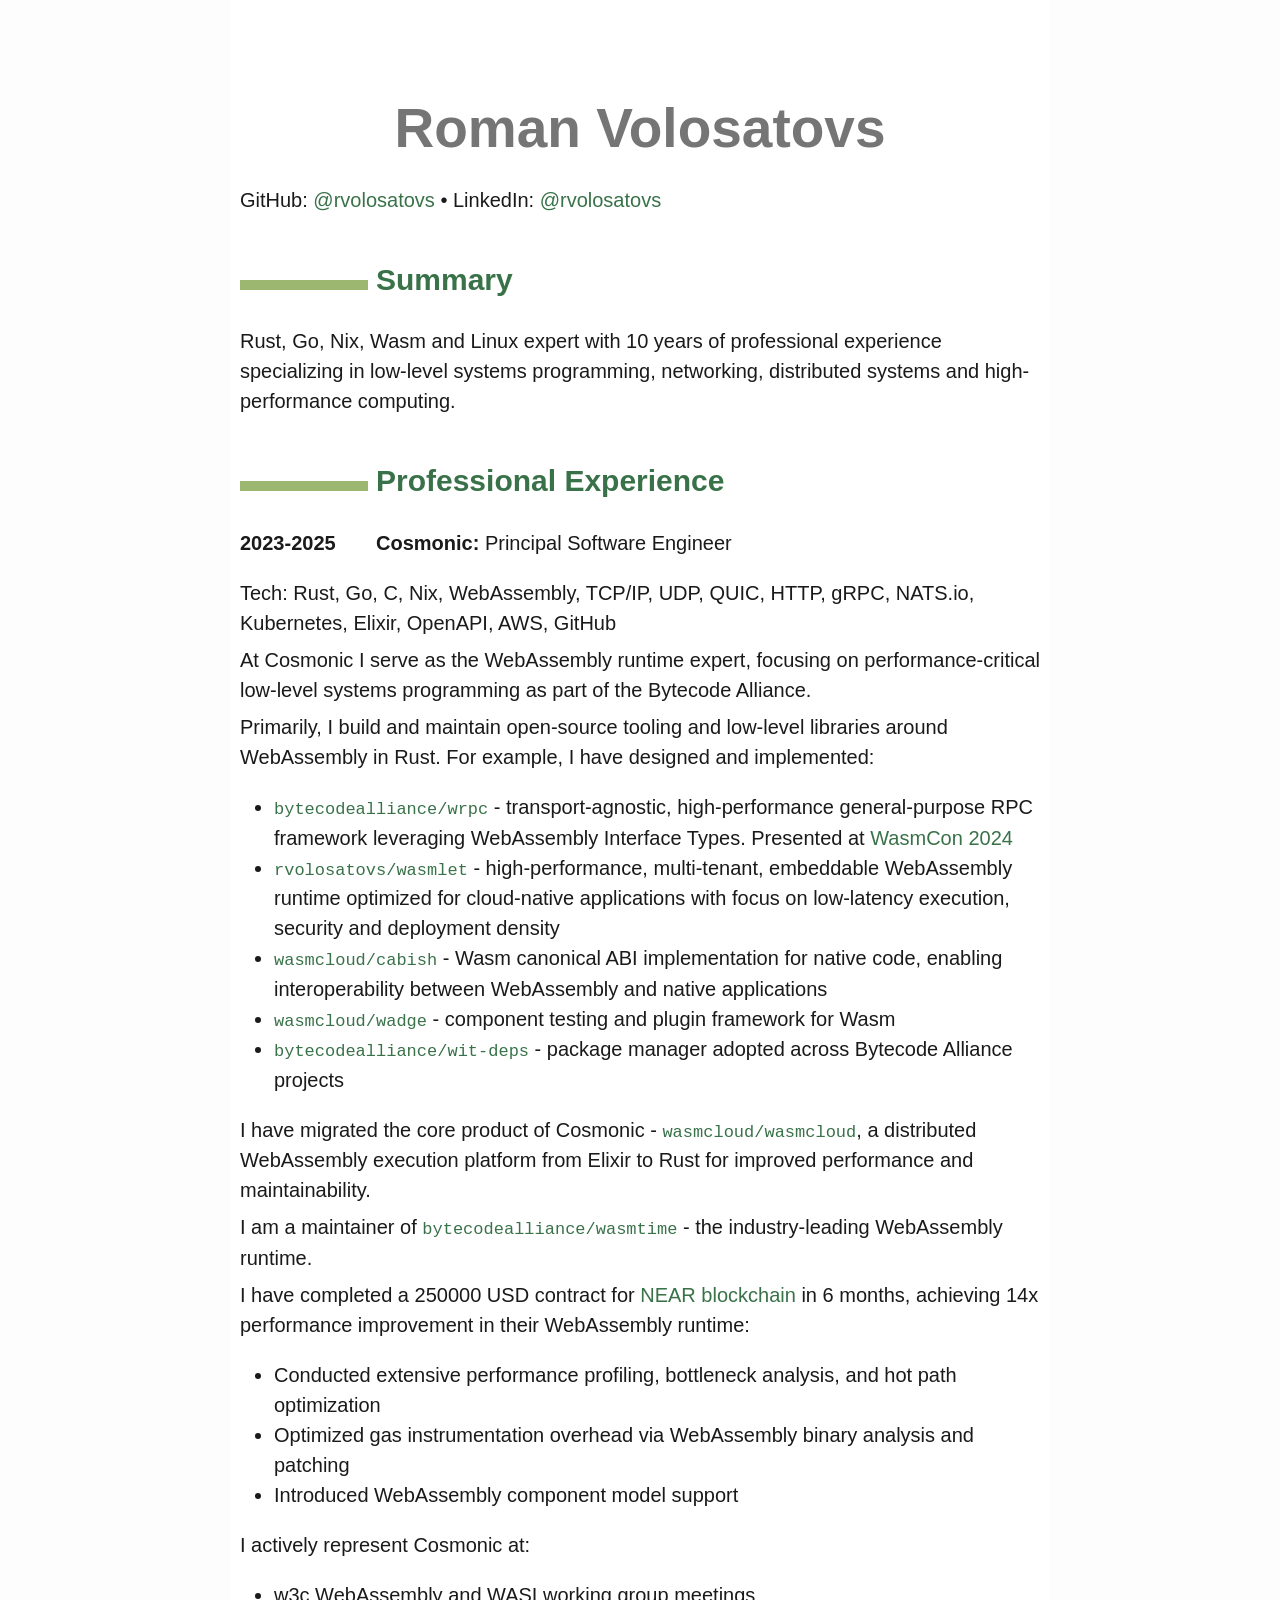
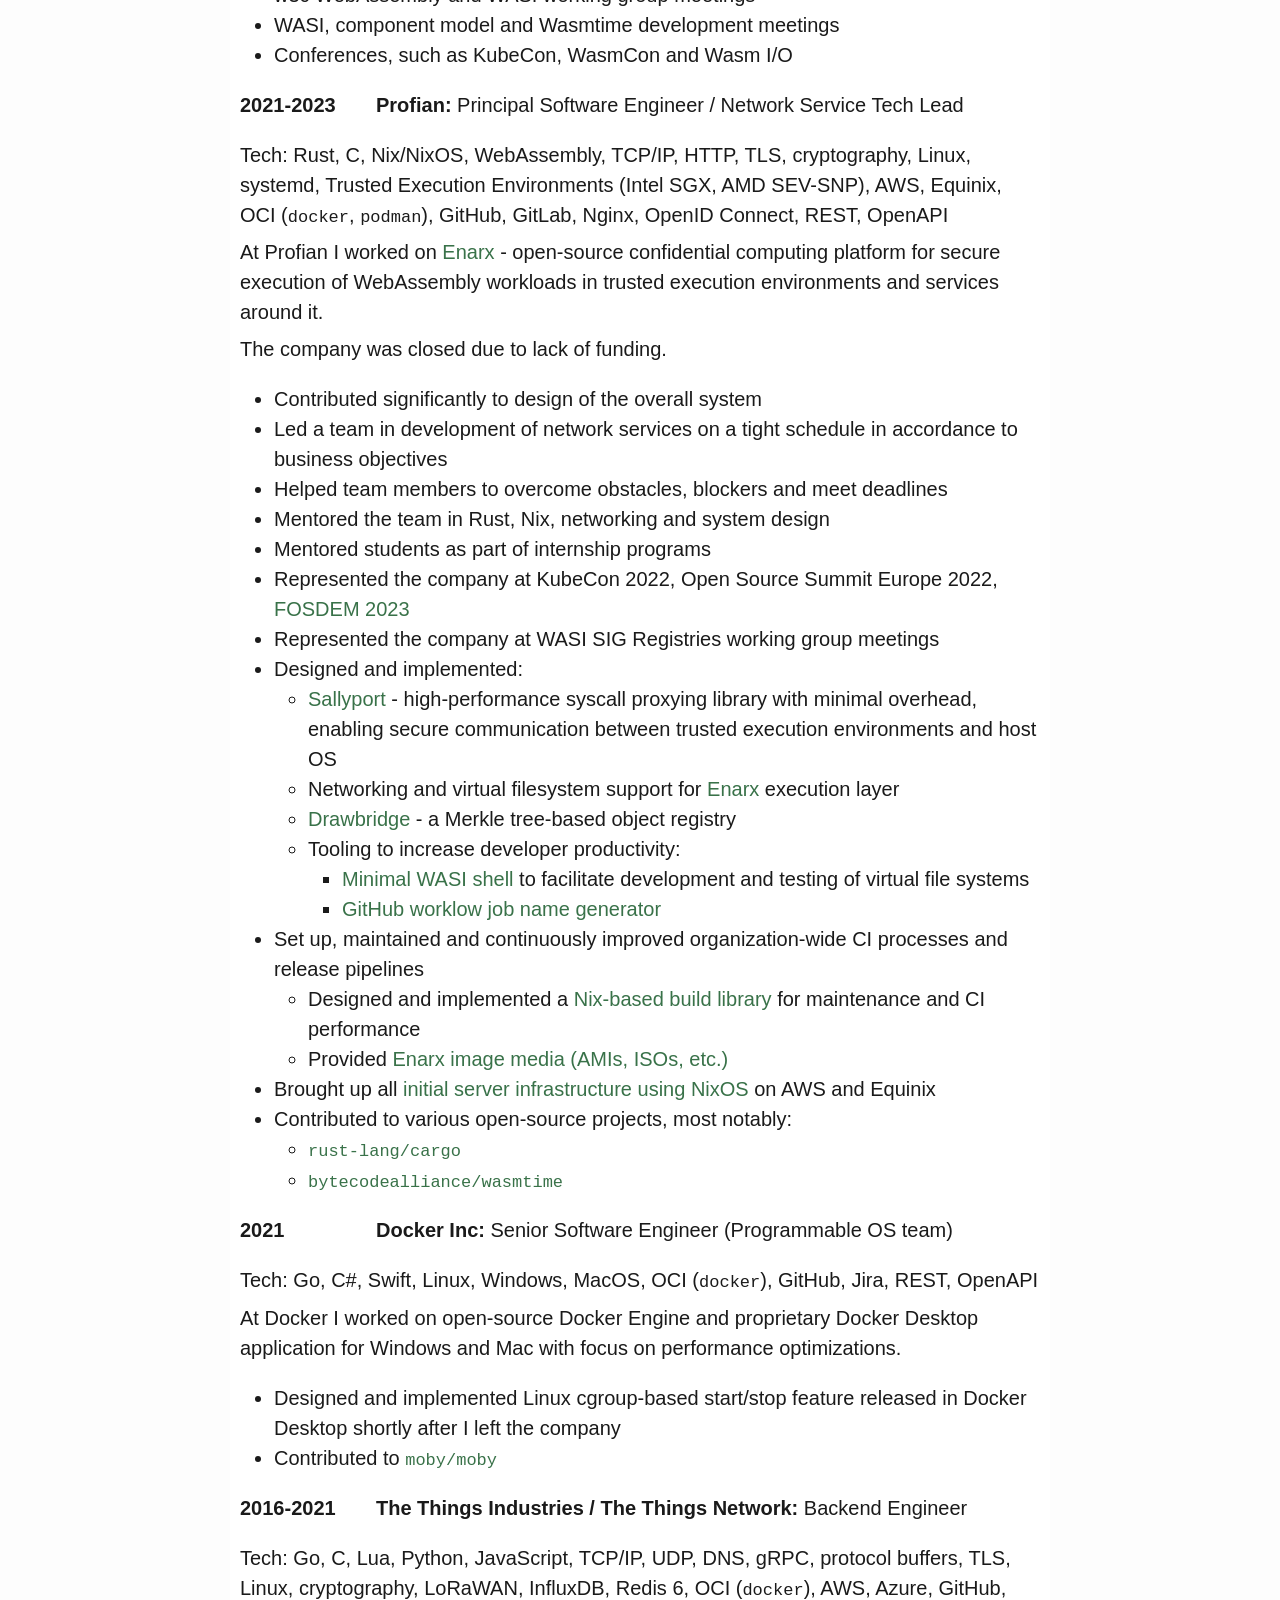
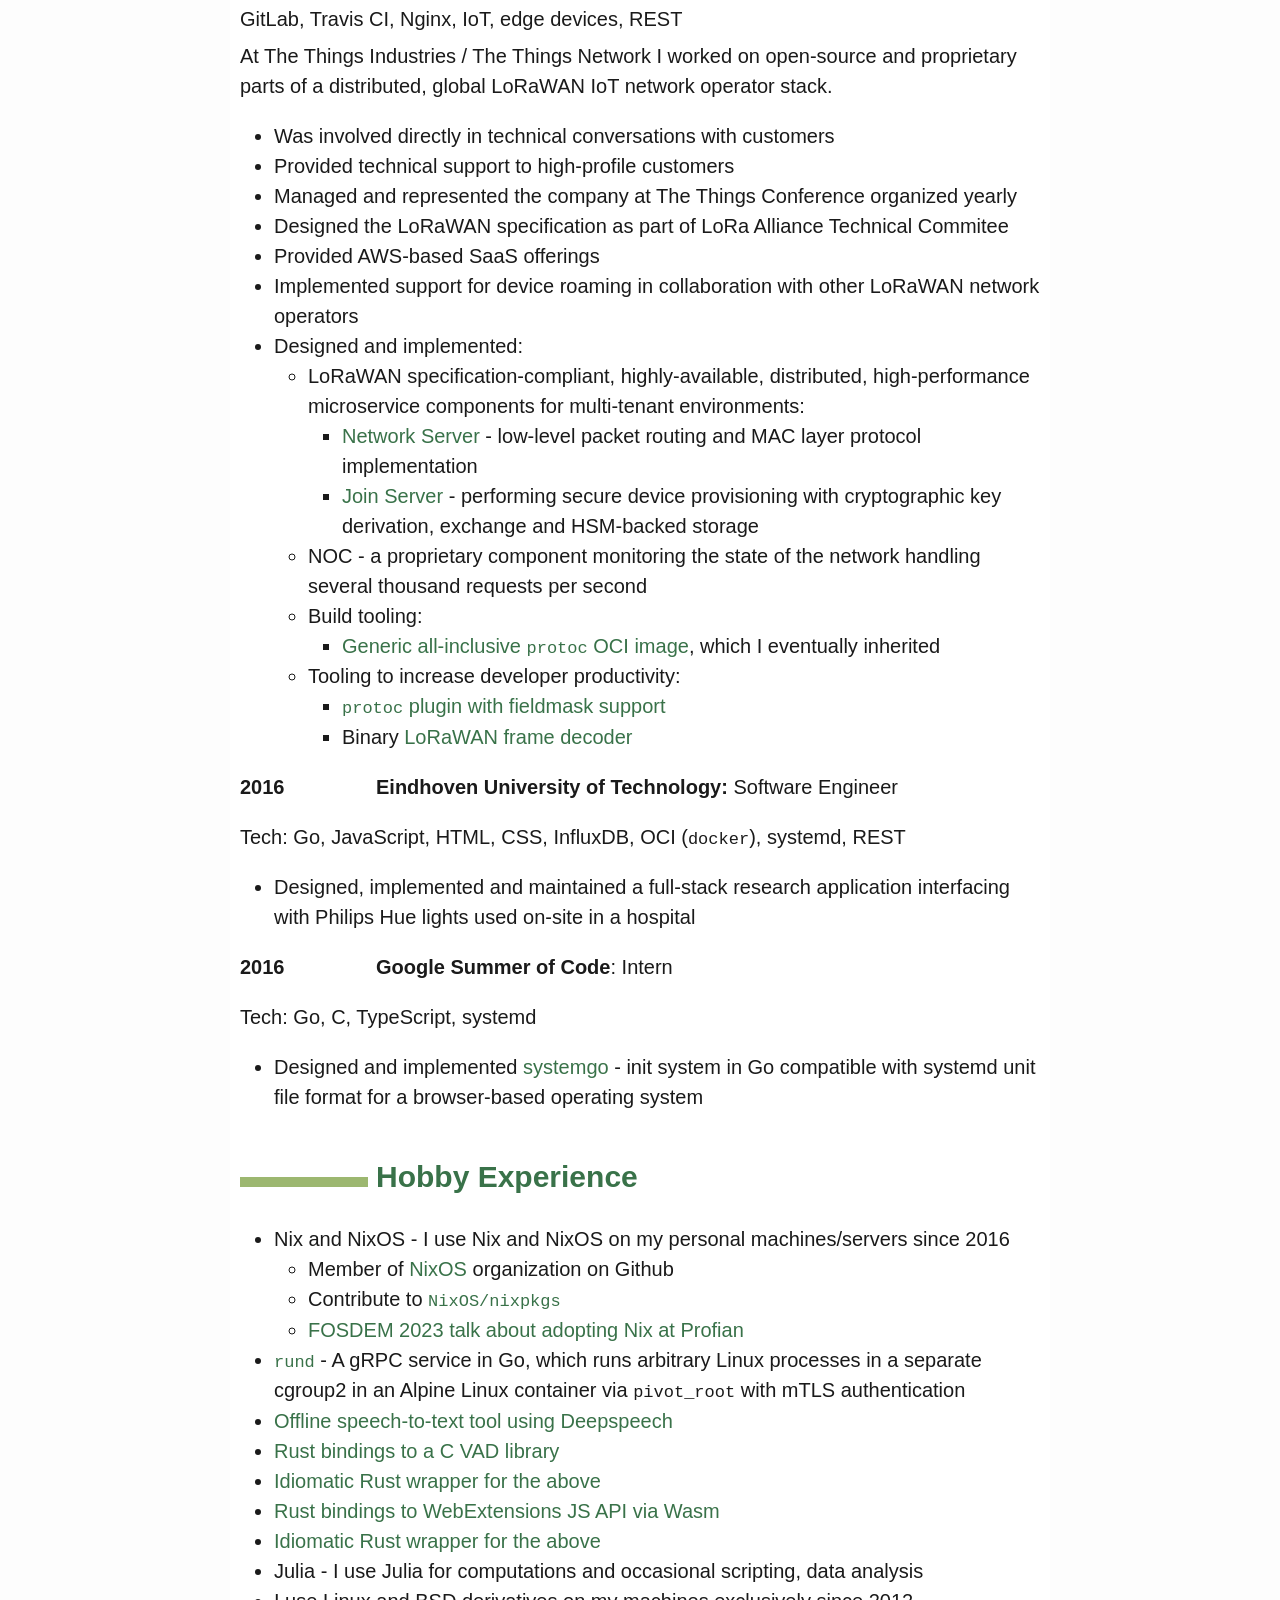
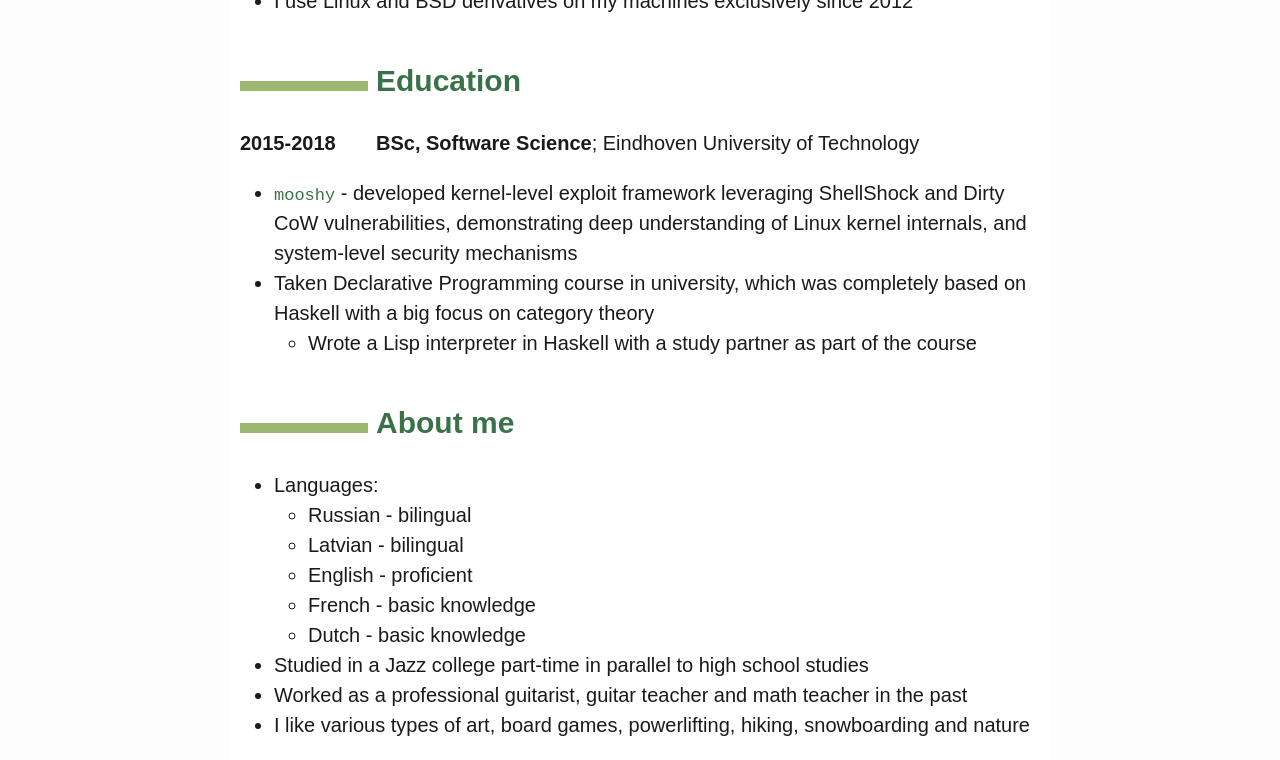
==== index.html @ bf2a4d64 "WASM -> Wasm Signed-off-by: Roman Volosatovs <rvolosatovs@riseup.net>" ====
<!DOCTYPE html>
<html xmlns="http://www.w3.org/1999/xhtml" lang="" xml:lang="">
<head>
  <meta charset="utf-8" />
  <meta name="generator" content="pandoc" />
  <meta name="viewport" content="width=device-width, initial-scale=1.0, user-scalable=yes" />
  <title>Roman Volosatovs</title>
  <style>
    html {
      line-height: 1.5;
      font-family: Georgia, serif;
      font-size: 20px;
      color: #1a1a1a;
      background-color: #fdfdfd;
    }
    body {
      margin: 0 auto;
      max-width: 36em;
      padding-left: 50px;
      padding-right: 50px;
      padding-top: 50px;
      padding-bottom: 50px;
      hyphens: auto;
      overflow-wrap: break-word;
      text-rendering: optimizeLegibility;
      font-kerning: normal;
    }
    @media (max-width: 600px) {
      body {
        font-size: 0.9em;
        padding: 1em;
      }
      h1 {
        font-size: 1.8em;
      }
    }
    @media print {
      body {
        background-color: transparent;
        color: black;
        font-size: 12pt;
      }
      p, h2, h3 {
        orphans: 3;
        widows: 3;
      }
      h2, h3, h4 {
        page-break-after: avoid;
      }
    }
    p {
      margin: 1em 0;
    }
    a {
      color: #1a1a1a;
    }
    a:visited {
      color: #1a1a1a;
    }
    img {
      max-width: 100%;
    }
    h1, h2, h3, h4, h5, h6 {
      margin-top: 1.4em;
    }
    h5, h6 {
      font-size: 1em;
      font-style: italic;
    }
    h6 {
      font-weight: normal;
    }
    ol, ul {
      padding-left: 1.7em;
      margin-top: 1em;
    }
    li > ol, li > ul {
      margin-top: 0;
    }
    blockquote {
      margin: 1em 0 1em 1.7em;
      padding-left: 1em;
      border-left: 2px solid #e6e6e6;
      color: #606060;
    }
    code {
      font-family: Menlo, Monaco, 'Lucida Console', Consolas, monospace;
      font-size: 85%;
      margin: 0;
    }
    pre {
      margin: 1em 0;
      overflow: auto;
    }
    pre code {
      padding: 0;
      overflow: visible;
      overflow-wrap: normal;
    }
    .sourceCode {
     background-color: transparent;
     overflow: visible;
    }
    hr {
      background-color: #1a1a1a;
      border: none;
      height: 1px;
      margin: 1em 0;
    }
    table {
      margin: 1em 0;
      border-collapse: collapse;
      width: 100%;
      overflow-x: auto;
      display: block;
      font-variant-numeric: lining-nums tabular-nums;
    }
    table caption {
      margin-bottom: 0.75em;
    }
    tbody {
      margin-top: 0.5em;
      border-top: 1px solid #1a1a1a;
      border-bottom: 1px solid #1a1a1a;
    }
    th {
      border-top: 1px solid #1a1a1a;
      padding: 0.25em 0.5em 0.25em 0.5em;
    }
    td {
      padding: 0.125em 0.5em 0.25em 0.5em;
    }
    header {
      margin-bottom: 4em;
      text-align: center;
    }
    #TOC li {
      list-style: none;
    }
    #TOC ul {
      padding-left: 1.3em;
    }
    #TOC > ul {
      padding-left: 0;
    }
    #TOC a:not(:hover) {
      text-decoration: none;
    }
    code{white-space: pre-wrap;}
    span.smallcaps{font-variant: small-caps;}
    span.underline{text-decoration: underline;}
    div.column{display: inline-block; vertical-align: top; width: 50%;}
    div.hanging-indent{margin-left: 1.5em; text-indent: -1.5em;}
    ul.task-list{list-style: none;}
    .display.math{display: block; text-align: center; margin: 0.5rem auto;}
  </style>
  <style type="text/css">
  /*
   * Copyright 2013 Christophe-Marie Duquesne <chmd@chmd.fr>
   *
   * CSS for making a resume with pandoc. Inspired by moderncv.
   *
   * This CSS document is delivered to you under the CC BY-SA 3.0 License.
   * https://creativecommons.org/licenses/by-sa/3.0/deed.en_US
   */

  /* Whole document */
  body {
      font-family: "Helvetica Neue", Helvetica, Arial, sans-serif;
      max-width: 800px;
      margin: auto;
      background: #FFFFFF;
      padding: 10px 10px 10px 10px;
  }

  /* Title of the resume */
  h1 {
      font-size: 55px;
      color: #757575;
      text-align:center;
      margin-bottom:15px;
  }
  /* h1:hover { */
  /*     background-color: #757575; */
  /*     color: #FFFFFF; */
  /*     text-shadow: 1px 1px 1px #333; */
  /* } */

  /* Titles of categories */
  h2 {
      /* This is called "sectioncolor" in the ConTeXt stylesheet. */
      color: #397249;
  }
  /* There is a bar just before each category */
  h2:before {
      content: "";
      display: inline-block;
      margin-right:1%;
      width: 16%;
      height: 10px;
      /* This is called "rulecolor" in the ConTeXt stylesheet. */
      background-color: #9CB770;
  }
  /* h2:hover { */
  /*     background-color: #397249; */
  /*     color: #FFFFFF; */
  /*     text-shadow: 1px 1px 1px #333; */
  /* } */

  /* Definitions */
  dt {
      float: left;
      clear: left;
      width: 17%;
      font-weight: bold;
  }
  dd {
      margin-left: 17%;
      margin-bottom:7px;
  }
  p {
      margin-top:0;
      margin-bottom:7px;
  }

  /* Blockquotes */
  blockquote {
      text-align: center
  }

  /* Links */
  a {
      text-decoration: none;
      color: #397249;
  }
  a:hover, a:active {
      background-color: #397249;
      color: #FFFFFF;
      text-decoration: none;
      text-shadow: 1px 1px 1px #333;
  }

  /* Horizontal separators */
  hr {
      color: #A6A6A6;
  }

  table {
      width: 100%;
  }
  </style>
  <!--[if lt IE 9]>
    <script src="//cdnjs.cloudflare.com/ajax/libs/html5shiv/3.7.3/html5shiv-printshiv.min.js"></script>
  <![endif]-->
</head>
<body>
<h1 id="roman-volosatovs">Roman Volosatovs</h1>
<p>GitHub: <a href="https://github.com/rvolosatovs/"
target="_blank"><span class="citation"
data-cites="rvolosatovs">@rvolosatovs</span></a> • LinkedIn: <a
href="https://www.linkedin.com/in/rvolosatovs/" target="_blank"><span
class="citation" data-cites="rvolosatovs">@rvolosatovs</span></a></p>
<h2 id="summary">Summary</h2>
<p>Rust, Go, Nix, Wasm and Linux expert with 10 years of professional
experience specializing in low-level systems programming, networking,
distributed systems and high-performance computing.</p>
<h2 id="professional-experience">Professional Experience</h2>
<dl>
<dt>2023-2025</dt>
<dd>
<strong>Cosmonic:</strong> Principal Software Engineer
</dd>
</dl>
<p>Tech: Rust, Go, C, Nix, WebAssembly, TCP/IP, UDP, QUIC, HTTP, gRPC,
NATS.io, Kubernetes, Elixir, OpenAPI, AWS, GitHub</p>
<p>At Cosmonic I serve as the WebAssembly runtime expert, focusing on
performance-critical low-level systems programming as part of the
Bytecode Alliance.</p>
<p>Primarily, I build and maintain open-source tooling and low-level
libraries around WebAssembly in Rust. For example, I have designed and
implemented:</p>
<ul>
<li><a href="https://github.com/bytecodealliance/wrpc"
target="_blank"><code>bytecodealliance/wrpc</code></a> -
transport-agnostic, high-performance general-purpose RPC framework
leveraging WebAssembly Interface Types. Presented at <a
href="https://www.youtube.com/watch?v=EYqZYXjCvkY"
target="_blank">WasmCon 2024</a></li>
<li><a href="https://github.com/rvolosatovs/wasmlet"
target="_blank"><code>rvolosatovs/wasmlet</code></a> - high-performance,
multi-tenant, embeddable WebAssembly runtime optimized for cloud-native
applications with focus on low-latency execution, security and
deployment density</li>
<li><a href="https://github.com/wasmcloud/cabish"
target="_blank"><code>wasmcloud/cabish</code></a> - Wasm canonical ABI
implementation for native code, enabling interoperability between
WebAssembly and native applications</li>
<li><a href="https://github.com/wasmcloud/wadge"
target="_blank"><code>wasmcloud/wadge</code></a> - component testing and
plugin framework for Wasm</li>
<li><a href="https://github.com/bytecodealliance/wit-deps"
target="_blank"><code>bytecodealliance/wit-deps</code></a> - package
manager adopted across Bytecode Alliance projects</li>
</ul>
<p>I have migrated the core product of Cosmonic - <a
href="https://github.com/wasmcloud/wasmcloud"
target="_blank"><code>wasmcloud/wasmcloud</code></a>, a distributed
WebAssembly execution platform from Elixir to Rust for improved
performance and maintainability.</p>
<p>I am a maintainer of <a
href="https://github.com/bytecodealliance/wasmtime/pulls?q=author%3Arvolosatovs"
target="_blank"><code>bytecodealliance/wasmtime</code></a> - the
industry-leading WebAssembly runtime.</p>
<p>I have completed a 250000 USD contract for <a
href="https://github.com/near/nearcore/pulls?q=author%3Arvolosatovs+"
target="_blank">NEAR blockchain</a> in 6 months, achieving 14x
performance improvement in their WebAssembly runtime:</p>
<ul>
<li>Conducted extensive performance profiling, bottleneck analysis, and
hot path optimization</li>
<li>Optimized gas instrumentation overhead via WebAssembly binary
analysis and patching</li>
<li>Introduced WebAssembly component model support</li>
</ul>
<p>I actively represent Cosmonic at:</p>
<ul>
<li>w3c WebAssembly and WASI working group meetings</li>
<li>WASI, component model and Wasmtime development meetings</li>
<li>Conferences, such as KubeCon, WasmCon and Wasm I/O</li>
</ul>
<dl>
<dt>2021-2023</dt>
<dd>
<strong>Profian:</strong> Principal Software Engineer / Network Service
Tech Lead
</dd>
</dl>
<p>Tech: Rust, C, Nix/NixOS, WebAssembly, TCP/IP, HTTP, TLS,
cryptography, Linux, systemd, Trusted Execution Environments (Intel SGX,
AMD SEV-SNP), AWS, Equinix, OCI (<code>docker</code>,
<code>podman</code>), GitHub, GitLab, Nginx, OpenID Connect, REST,
OpenAPI</p>
<p>At Profian I worked on <a href="https://github.com/enarx/enarx"
target="_blank">Enarx</a> - open-source confidential computing platform
for secure execution of WebAssembly workloads in trusted execution
environments and services around it.</p>
<p>The company was closed due to lack of funding.</p>
<ul>
<li>Contributed significantly to design of the overall system</li>
<li>Led a team in development of network services on a tight schedule in
accordance to business objectives</li>
<li>Helped team members to overcome obstacles, blockers and meet
deadlines</li>
<li>Mentored the team in Rust, Nix, networking and system design</li>
<li>Mentored students as part of internship programs</li>
<li>Represented the company at KubeCon 2022, Open Source Summit Europe
2022, <a href="https://fosdem.org/2023/schedule/event/cc_online_enarx/"
target="_blank">FOSDEM 2023</a></li>
<li>Represented the company at WASI SIG Registries working group
meetings</li>
<li>Designed and implemented:
<ul>
<li><a href="https://github.com/enarx-archive/sallyport"
target="_blank">Sallyport</a> - high-performance syscall proxying
library with minimal overhead, enabling secure communication between
trusted execution environments and host OS</li>
<li>Networking and virtual filesystem support for <a
href="https://github.com/enarx/enarx" target="_blank">Enarx</a>
execution layer</li>
<li><a href="https://github.com/profianinc/drawbridge"
target="_blank">Drawbridge</a> - a Merkle tree-based object
registry</li>
<li>Tooling to increase developer productivity:
<ul>
<li><a href="https://github.com/rvolosatovs/wasi-shell"
target="_blank">Minimal WASI shell</a> to facilitate development and
testing of virtual file systems</li>
<li><a href="https://github.com/rvolosatovs/workflow-jobs"
target="_blank">GitHub worklow job name generator</a></li>
</ul></li>
</ul></li>
<li>Set up, maintained and continuously improved organization-wide CI
processes and release pipelines
<ul>
<li>Designed and implemented a <a
href="https://github.com/rvolosatovs/nixify" target="_blank">Nix-based
build library</a> for maintenance and CI performance</li>
<li>Provided <a href="https://github.com/profianinc/images"
target="_blank">Enarx image media (AMIs, ISOs, etc.)</a></li>
</ul></li>
<li>Brought up all <a
href="https://github.com/profianinc/infrastructure/tree/1dc261fa0272b5ecef6e5cdc387216c2b527bf4e"
target="_blank">initial server infrastructure using NixOS</a> on AWS and
Equinix</li>
<li>Contributed to various open-source projects, most notably:
<ul>
<li><a href="https://github.com/rust-lang/cargo/pull/11478"
target="_blank"><code>rust-lang/cargo</code></a></li>
<li><a
href="https://github.com/bytecodealliance/wasmtime/pulls?q=author%3Arvolosatovs"
target="_blank"><code>bytecodealliance/wasmtime</code></a></li>
</ul></li>
</ul>
<dl>
<dt>2021</dt>
<dd>
<strong>Docker Inc:</strong> Senior Software Engineer (Programmable OS
team)
</dd>
</dl>
<p>Tech: Go, C#, Swift, Linux, Windows, MacOS, OCI
(<code>docker</code>), GitHub, Jira, REST, OpenAPI</p>
<p>At Docker I worked on open-source Docker Engine and proprietary
Docker Desktop application for Windows and Mac with focus on performance
optimizations.</p>
<ul>
<li>Designed and implemented Linux cgroup-based start/stop feature
released in Docker Desktop shortly after I left the company</li>
<li>Contributed to <a
href="https://github.com/moby/moby/pulls?q=is%3Apr+author%3Arvolosatovs"
target="_blank"><code>moby/moby</code></a></li>
</ul>
<dl>
<dt>2016-2021</dt>
<dd>
<strong>The Things Industries / The Things Network:</strong> Backend
Engineer
</dd>
</dl>
<p>Tech: Go, C, Lua, Python, JavaScript, TCP/IP, UDP, DNS, gRPC,
protocol buffers, TLS, Linux, cryptography, LoRaWAN, InfluxDB, Redis 6,
OCI (<code>docker</code>), AWS, Azure, GitHub, GitLab, Travis CI, Nginx,
IoT, edge devices, REST</p>
<p>At The Things Industries / The Things Network I worked on open-source
and proprietary parts of a distributed, global LoRaWAN IoT network
operator stack.</p>
<ul>
<li>Was involved directly in technical conversations with customers</li>
<li>Provided technical support to high-profile customers</li>
<li>Managed and represented the company at The Things Conference
organized yearly</li>
<li>Designed the LoRaWAN specification as part of LoRa Alliance
Technical Commitee</li>
<li>Provided AWS-based SaaS offerings</li>
<li>Implemented support for device roaming in collaboration with other
LoRaWAN network operators</li>
<li>Designed and implemented:
<ul>
<li>LoRaWAN specification-compliant, highly-available, distributed,
high-performance microservice components for multi-tenant environments:
<ul>
<li><a
href="https://github.com/rvolosatovs/lorawan-stack/tree/v3.12/pkg/networkserver"
target="_blank">Network Server</a> - low-level packet routing and MAC
layer protocol implementation</li>
<li><a
href="https://github.com/rvolosatovs/lorawan-stack/tree/v3.12/pkg/joinserver"
target="_blank">Join Server</a> - performing secure device provisioning
with cryptographic key derivation, exchange and HSM-backed storage</li>
</ul></li>
<li>NOC - a proprietary component monitoring the state of the network
handling several thousand requests per second</li>
<li>Build tooling:
<ul>
<li><a href="https://github.com/rvolosatovs/docker-protobuf"
target="_blank">Generic all-inclusive <code>protoc</code> OCI image</a>,
which I eventually inherited</li>
</ul></li>
<li>Tooling to increase developer productivity:
<ul>
<li><a
href="https://github.com/TheThingsIndustries/protoc-gen-fieldmask"
target="_blank"><code>protoc</code> plugin with fieldmask
support</a></li>
<li>Binary <a href="https://github.com/rvolosatovs/lorawan-codec"
target="_blank">LoRaWAN frame decoder</a></li>
</ul></li>
</ul></li>
</ul>
<dl>
<dt>2016</dt>
<dd>
<strong>Eindhoven University of Technology:</strong> Software Engineer
</dd>
</dl>
<p>Tech: Go, JavaScript, HTML, CSS, InfluxDB, OCI (<code>docker</code>),
systemd, REST</p>
<ul>
<li>Designed, implemented and maintained a full-stack research
application interfacing with Philips Hue lights used on-site in a
hospital</li>
</ul>
<dl>
<dt>2016</dt>
<dd>
<strong>Google Summer of Code</strong>: Intern
</dd>
</dl>
<p>Tech: Go, C, TypeScript, systemd</p>
<ul>
<li>Designed and implemented <a
href="https://github.com/plasma-umass/systemgo"
target="_blank">systemgo</a> - init system in Go compatible with systemd
unit file format for a browser-based operating system</li>
</ul>
<h2 id="hobby-experience">Hobby Experience</h2>
<ul>
<li>Nix and NixOS - I use Nix and NixOS on my personal machines/servers
since 2016
<ul>
<li>Member of <a href="https://github.com/NixOS"
target="_blank">NixOS</a> organization on Github</li>
<li>Contribute to <a
href="https://github.com/NixOS/nixpkgs/pulls?q=author%3Arvolosatovs"
target="_blank"><code>NixOS/nixpkgs</code></a></li>
<li><a
href="https://fosdem.org/2023/schedule/event/nix_and_nixos_a_success_story/"
target="_blank">FOSDEM 2023 talk about adopting Nix at Profian</a></li>
</ul></li>
<li><a href="https://github.com/rvolosatovs/rund"
target="_blank"><code>rund</code></a> - A gRPC service in Go, which runs
arbitrary Linux processes in a separate cgroup2 in an Alpine Linux
container via <code>pivot_root</code> with mTLS authentication</li>
<li><a href="https://github.com/rvolosatovs/speech2text"
target="_blank">Offline speech-to-text tool using Deepspeech</a></li>
<li><a href="https://github.com/rvolosatovs/libfvad-sys"
target="_blank">Rust bindings to a C VAD library</a></li>
<li><a href="https://github.com/rvolosatovs/fvad"
target="_blank">Idiomatic Rust wrapper for the above</a></li>
<li><a href="https://github.com/web-extensions-rs/web-extensions-sys"
target="_blank">Rust bindings to WebExtensions JS API via Wasm</a></li>
<li><a href="https://github.com/web-extensions-rs/web-extensions"
target="_blank">Idiomatic Rust wrapper for the above</a></li>
<li>Julia - I use Julia for computations and occasional scripting, data
analysis</li>
<li>I use Linux and BSD derivatives on my machines exclusively since
2012</li>
</ul>
<h2 id="education">Education</h2>
<dl>
<dt>2015-2018</dt>
<dd>
<strong>BSc, Software Science</strong>; Eindhoven University of
Technology
</dd>
</dl>
<ul>
<li><a href="https://github.com/rvolosatovs/mooshy"
target="_blank"><code>mooshy</code></a> - developed kernel-level exploit
framework leveraging ShellShock and Dirty CoW vulnerabilities,
demonstrating deep understanding of Linux kernel internals, and
system-level security mechanisms</li>
<li>Taken Declarative Programming course in university, which was
completely based on Haskell with a big focus on category theory
<ul>
<li>Wrote a Lisp interpreter in Haskell with a study partner as part of
the course</li>
</ul></li>
</ul>
<h2 id="about-me">About me</h2>
<ul>
<li>Languages:
<ul>
<li>Russian - bilingual</li>
<li>Latvian - bilingual</li>
<li>English - proficient</li>
<li>French - basic knowledge</li>
<li>Dutch - basic knowledge</li>
</ul></li>
<li>Studied in a Jazz college part-time in parallel to high school
studies</li>
<li>Worked as a professional guitarist, guitar teacher and math teacher
in the past</li>
<li>I like various types of art, board games, powerlifting, hiking,
snowboarding and nature</li>
</ul>
</body>
</html>
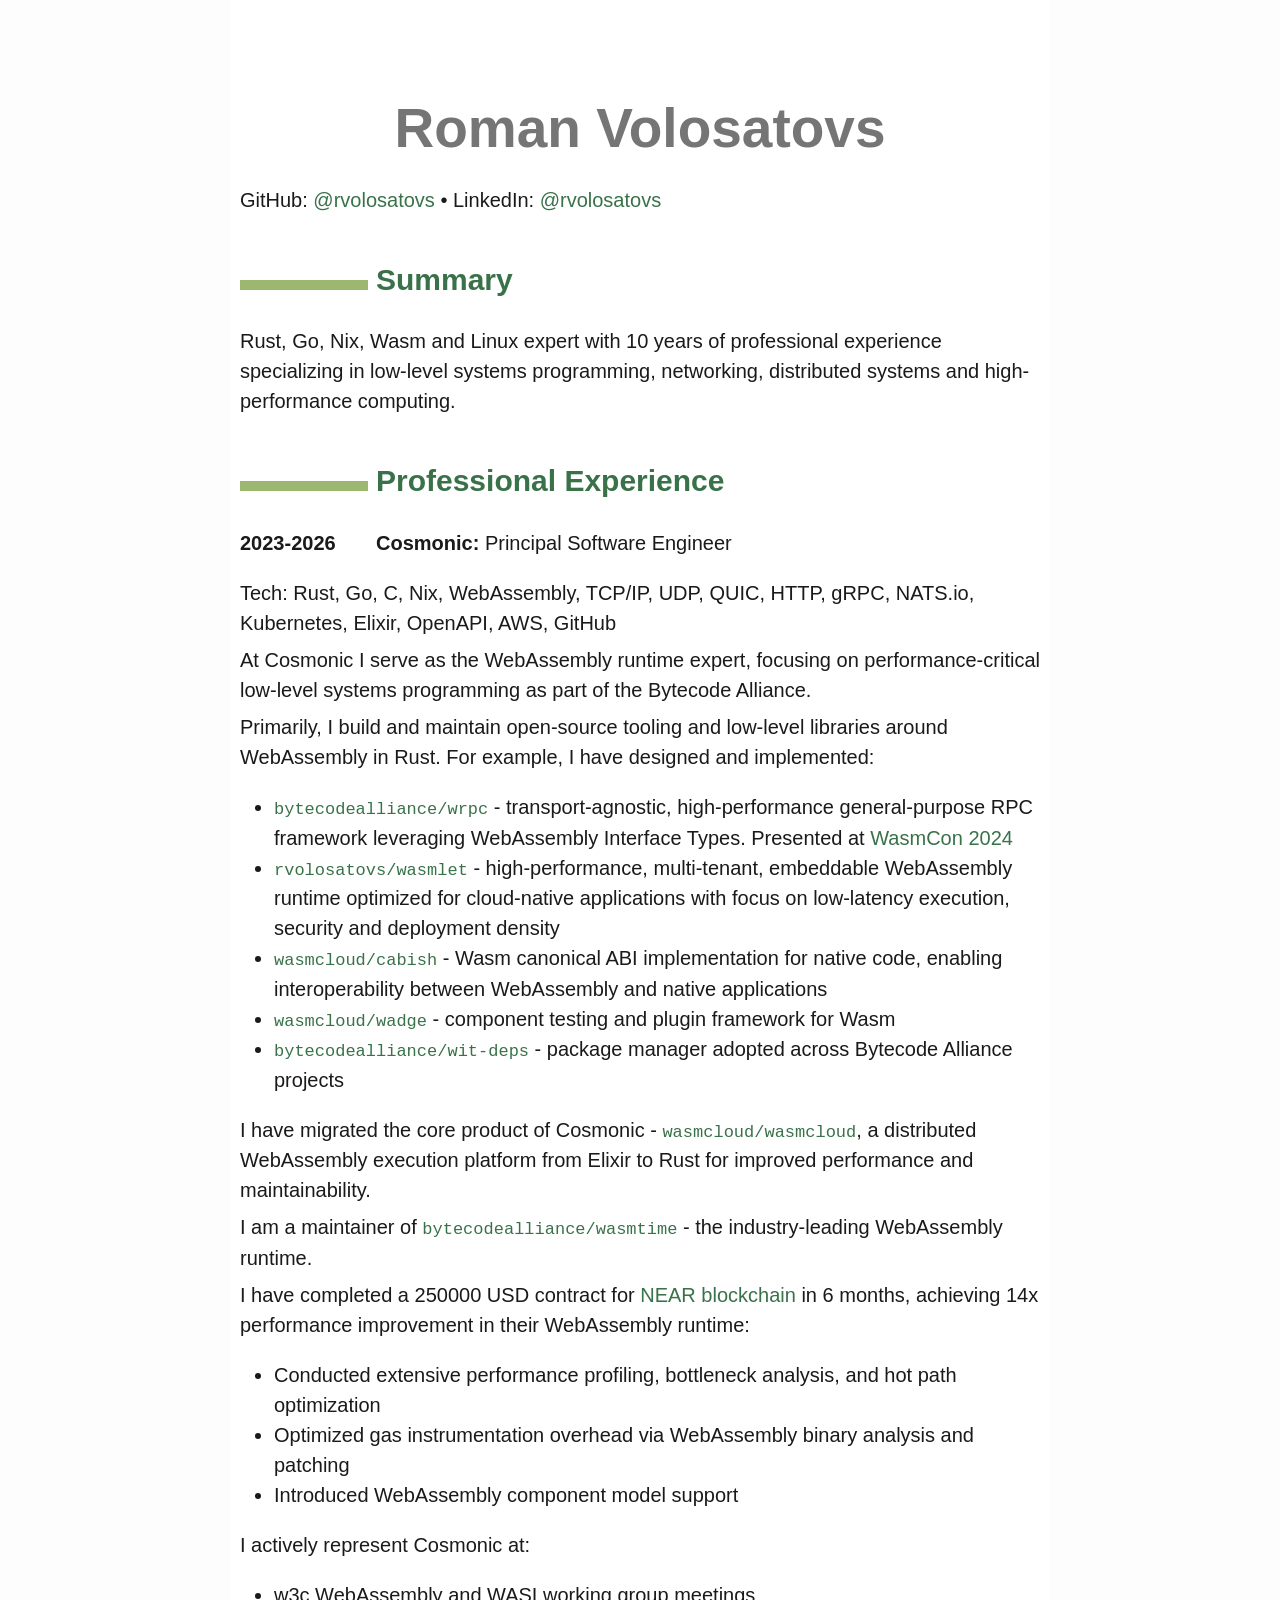
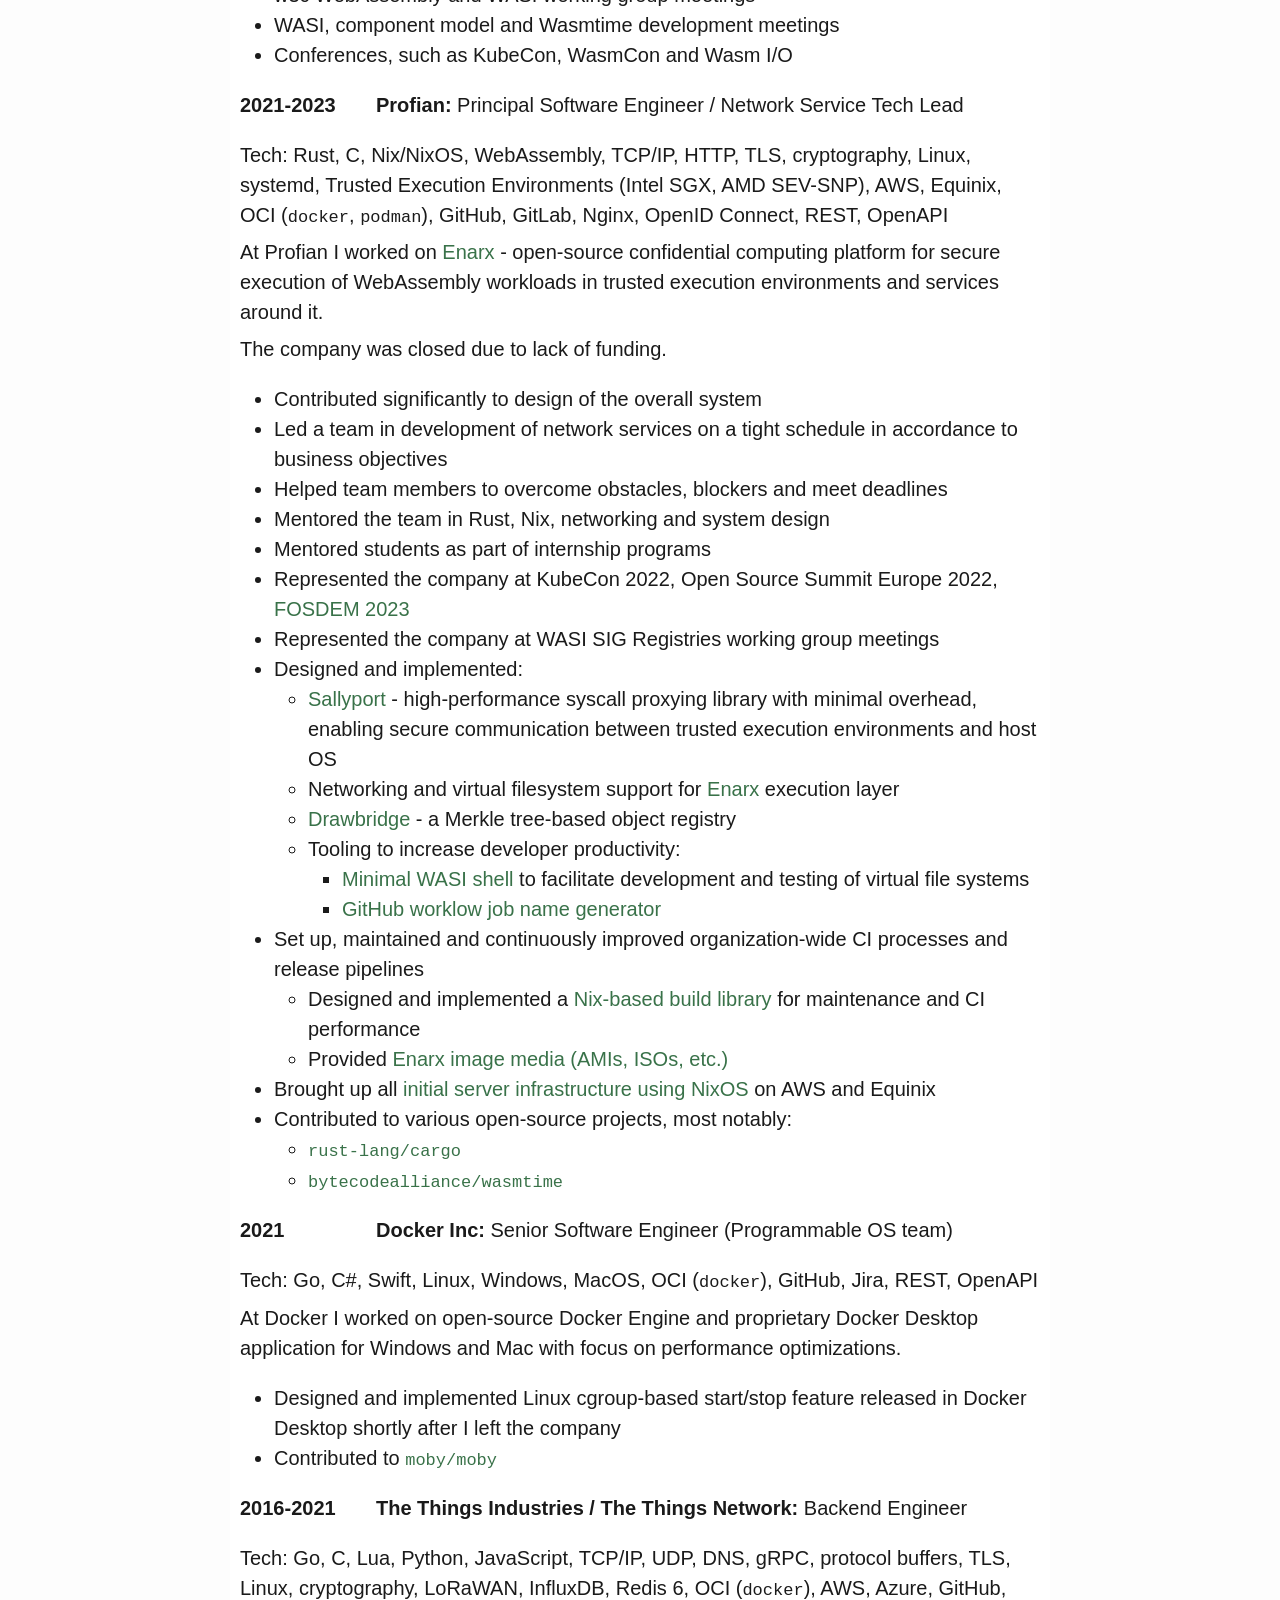
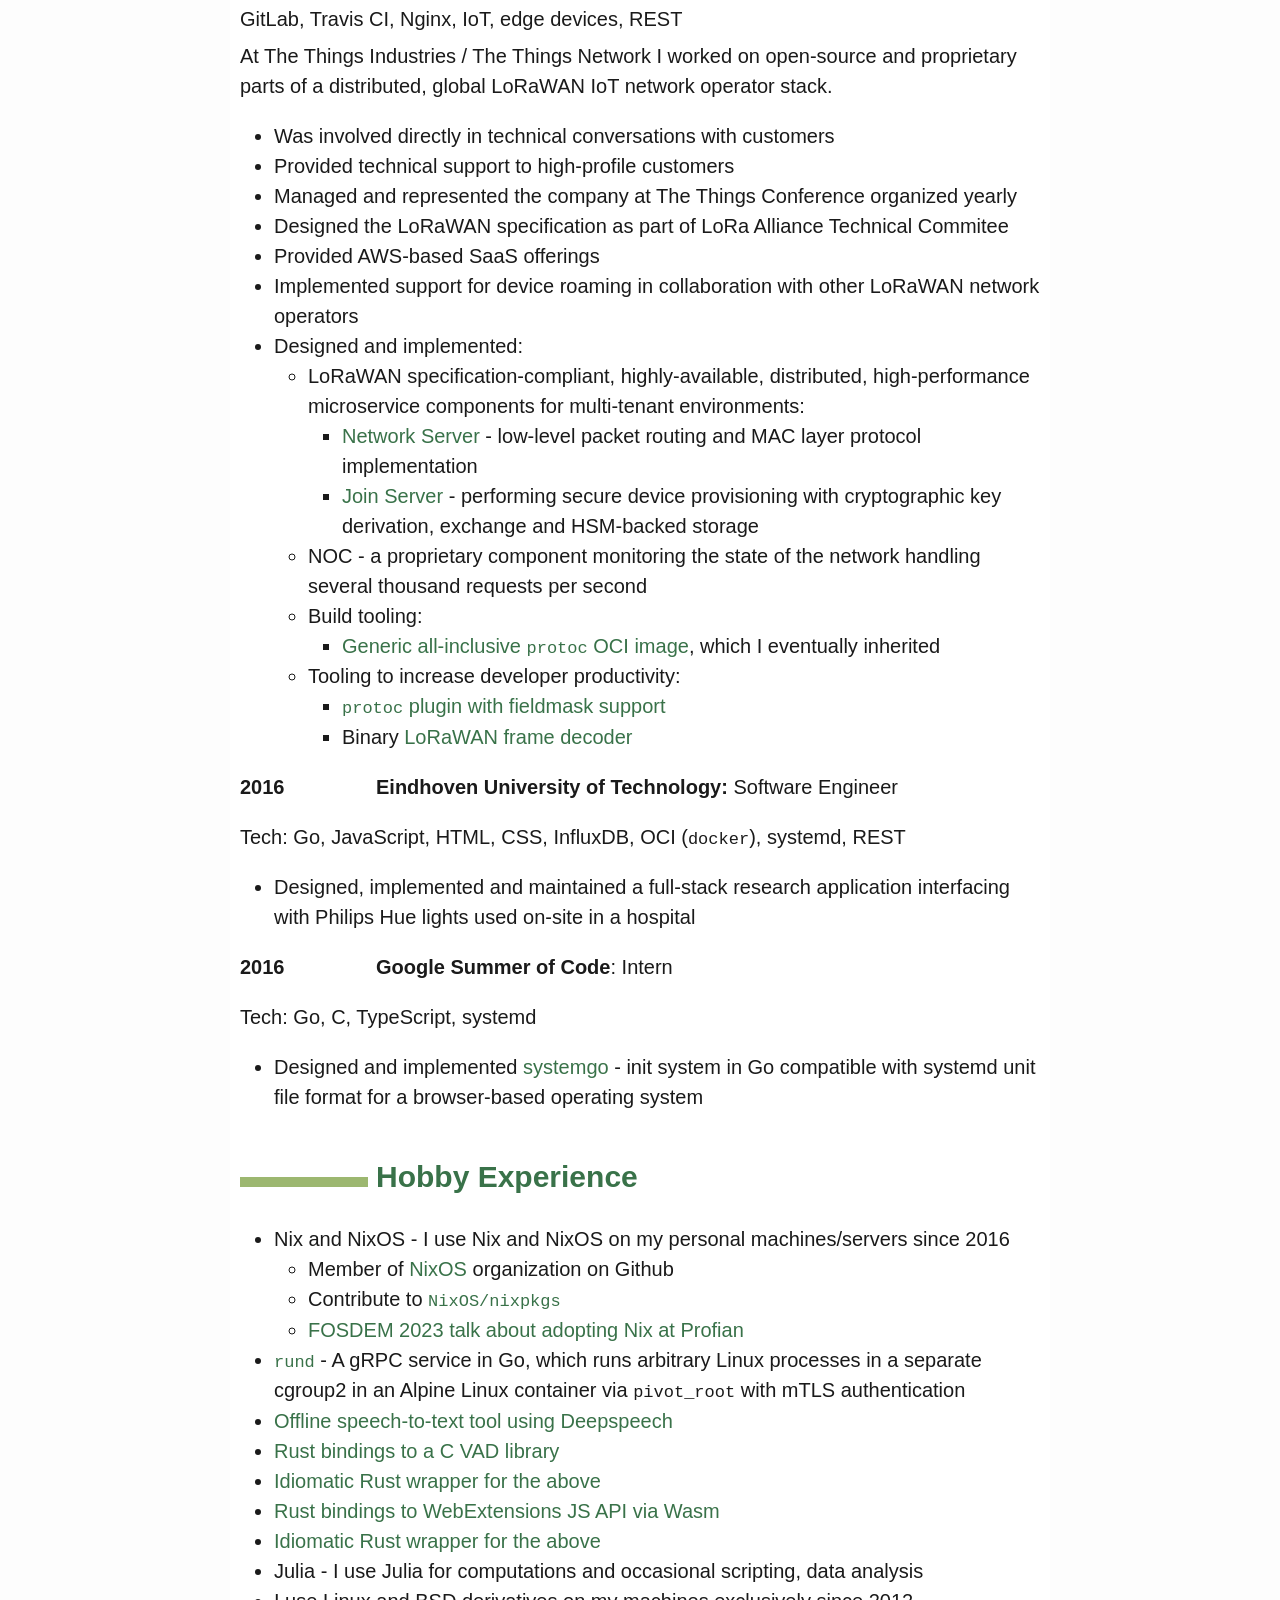
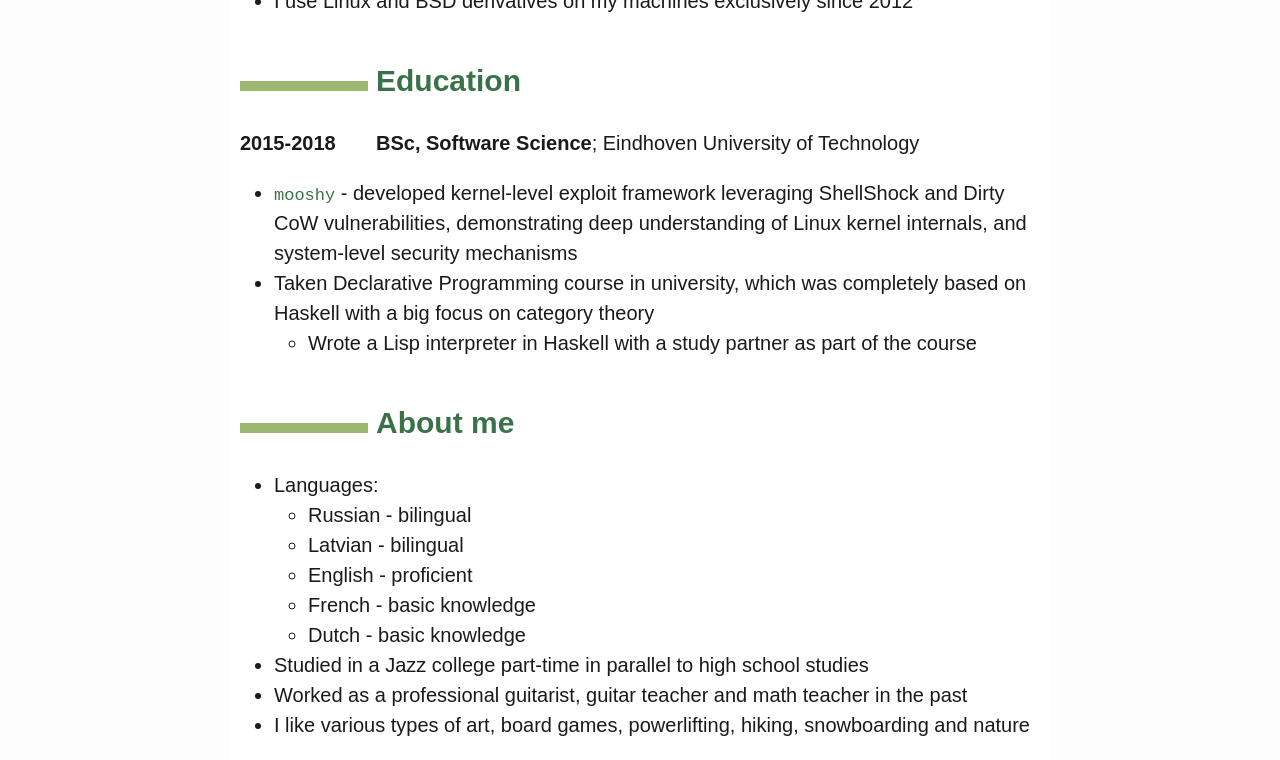
==== commit 0ce2547f: "2026 Signed-off-by: Roman Volosatovs <rvolosatovs@riseup.net>" ====
--- a/index.html
+++ b/index.html
@@ -266,7 +266,7 @@
 distributed systems and high-performance computing.</p>
 <h2 id="professional-experience">Professional Experience</h2>
 <dl>
-<dt>2023-2025</dt>
+<dt>2023-2026</dt>
 <dd>
 <strong>Cosmonic:</strong> Principal Software Engineer
 </dd>
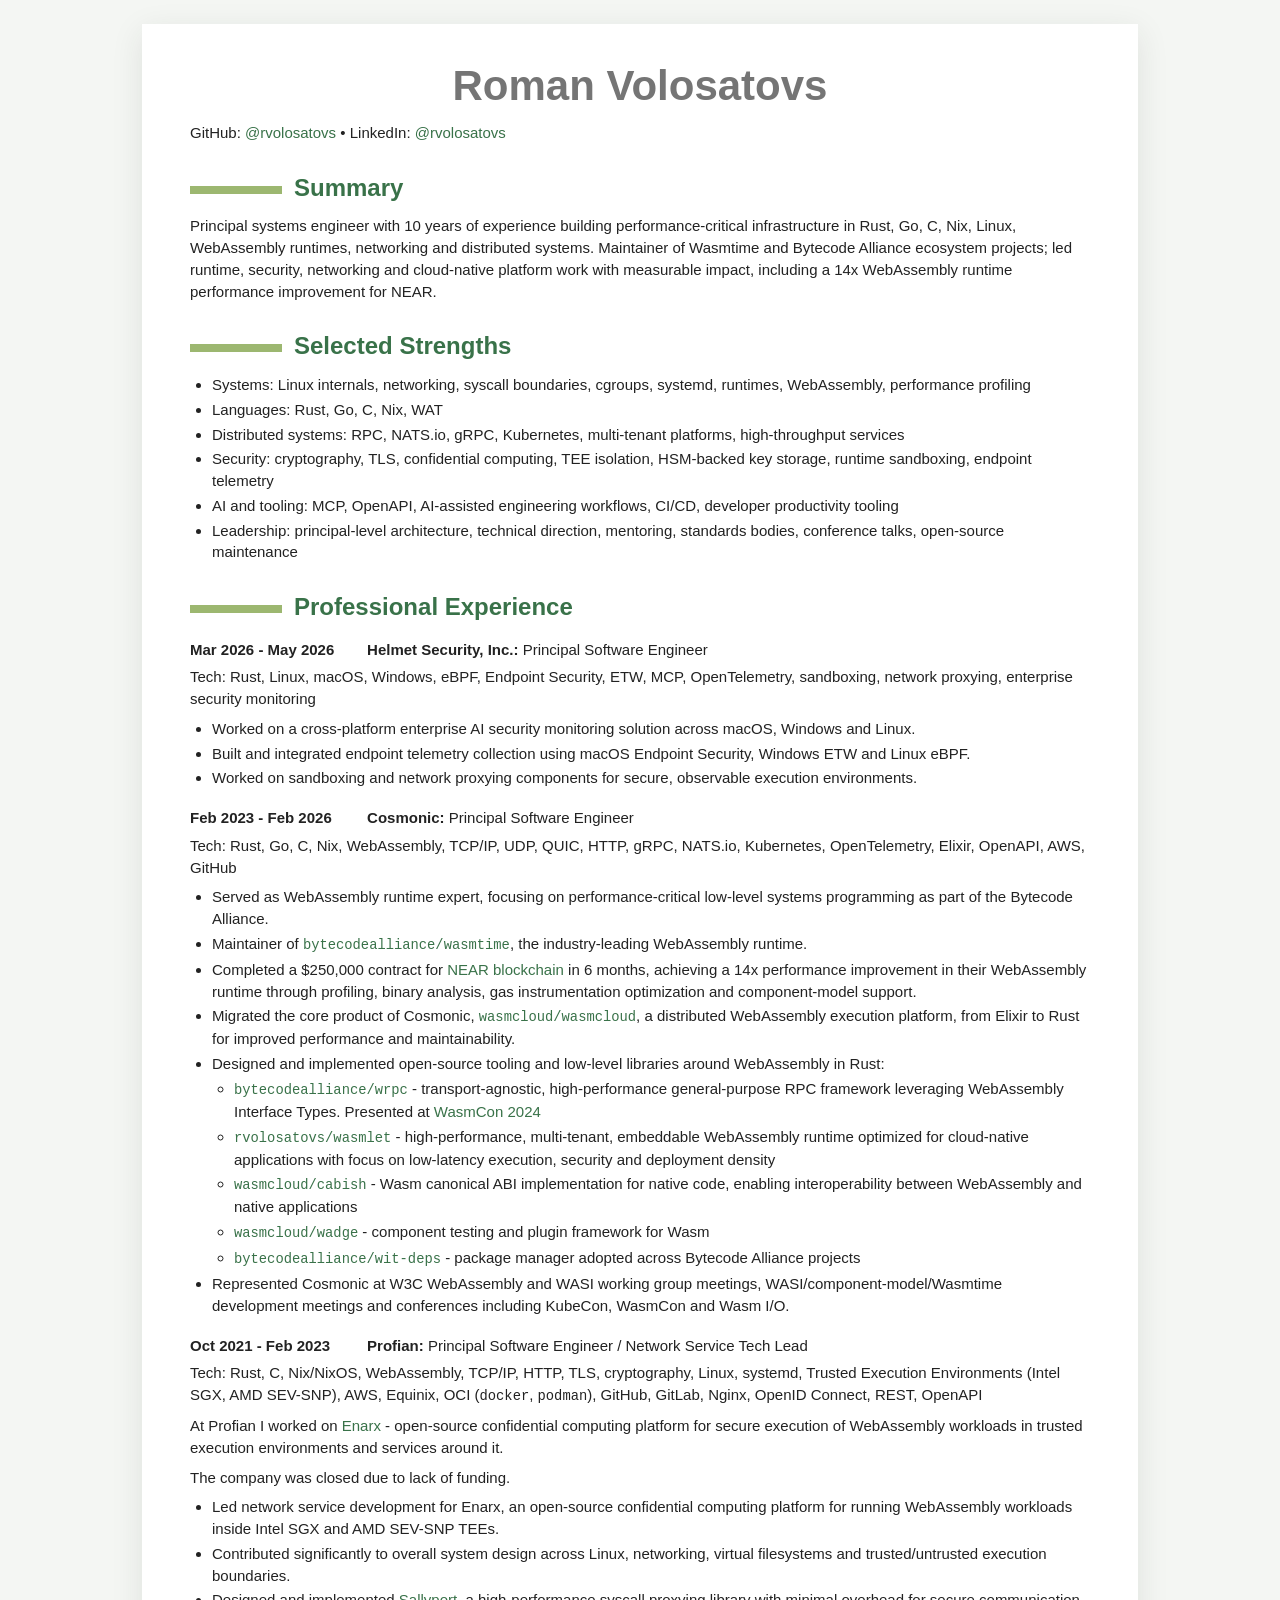
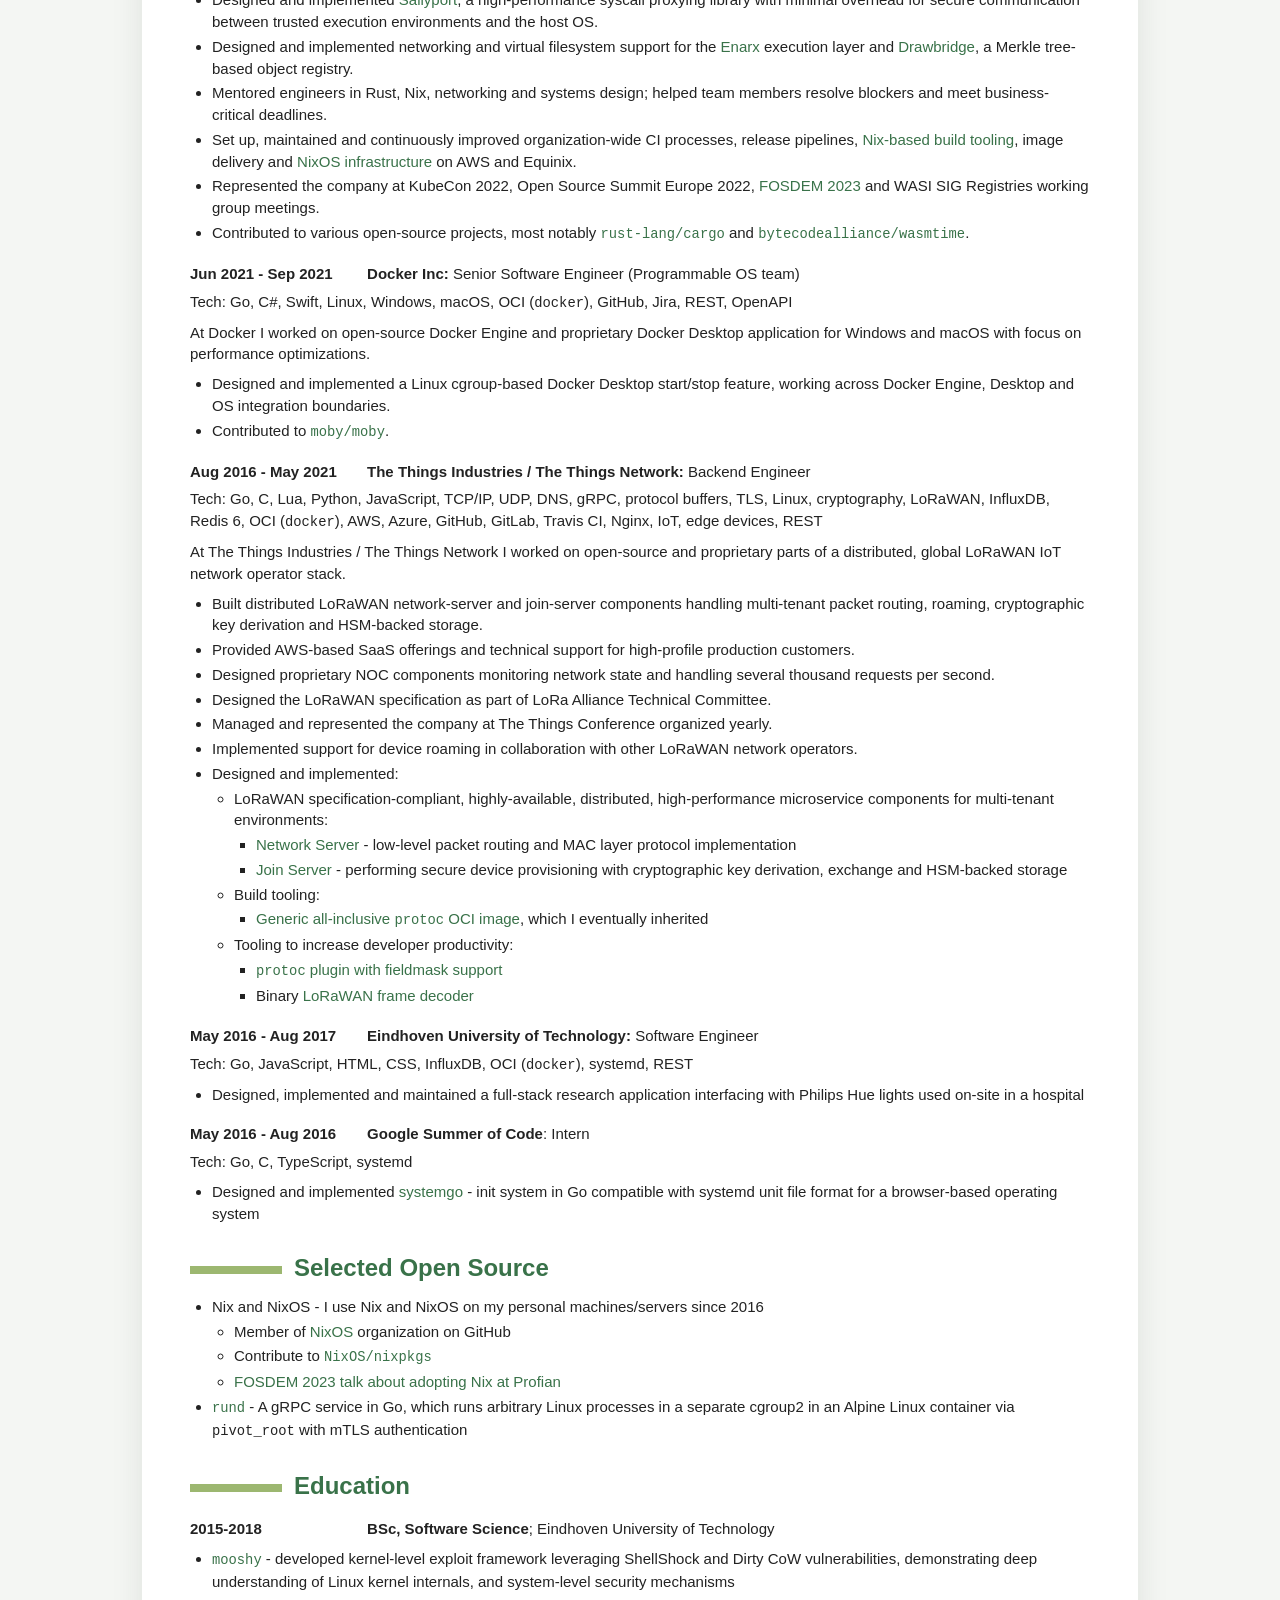
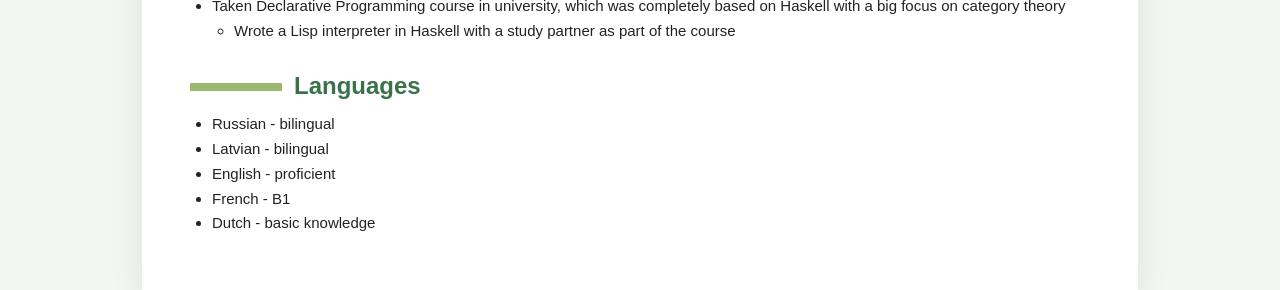
==== commit f4691f33: "update" ====
--- a/index.html
+++ b/index.html
@@ -7,9 +7,6 @@
   <title>Roman Volosatovs</title>
   <style>
     html {
-      line-height: 1.5;
-      font-family: Georgia, serif;
-      font-size: 20px;
       color: #1a1a1a;
       background-color: #fdfdfd;
     }
@@ -28,13 +25,16 @@
     @media (max-width: 600px) {
       body {
         font-size: 0.9em;
-        padding: 1em;
+        padding: 12px;
       }
       h1 {
         font-size: 1.8em;
       }
     }
     @media print {
+      html {
+        background-color: white;
+      }
       body {
         background-color: transparent;
         color: black;
@@ -58,6 +58,10 @@
       color: #1a1a1a;
     }
     img {
+      max-width: 100%;
+    }
+    svg {
+      height: auto;
       max-width: 100%;
     }
     h1, h2, h3, h4, h5, h6 {
@@ -84,9 +88,10 @@
       color: #606060;
     }
     code {
-      font-family: Menlo, Monaco, 'Lucida Console', Consolas, monospace;
+      font-family: Menlo, Monaco, Consolas, 'Lucida Console', monospace;
       font-size: 85%;
       margin: 0;
+      hyphens: manual;
     }
     pre {
       margin: 1em 0;
@@ -102,8 +107,8 @@
      overflow: visible;
     }
     hr {
-      background-color: #1a1a1a;
       border: none;
+      border-top: 1px solid #1a1a1a;
       height: 1px;
       margin: 1em 0;
     }
@@ -148,10 +153,18 @@
     }
     code{white-space: pre-wrap;}
     span.smallcaps{font-variant: small-caps;}
-    span.underline{text-decoration: underline;}
-    div.column{display: inline-block; vertical-align: top; width: 50%;}
+    div.columns{display: flex; gap: min(4vw, 1.5em);}
+    div.column{flex: auto; overflow-x: auto;}
     div.hanging-indent{margin-left: 1.5em; text-indent: -1.5em;}
-    ul.task-list{list-style: none;}
+    /* The extra [class] is a hack that increases specificity enough to
+       override a similar rule in reveal.js */
+    ul.task-list[class]{list-style: none;}
+    ul.task-list li input[type="checkbox"] {
+      font-size: inherit;
+      width: 0.8em;
+      margin: 0 0.8em 0.2em -1.6em;
+      vertical-align: middle;
+    }
     .display.math{display: block; text-align: center; margin: 0.5rem auto;}
   </style>
   <style type="text/css">
@@ -165,20 +178,30 @@
    */
 
   /* Whole document */
+  html {
+      background: #f4f6f3;
+  }
+
   body {
       font-family: "Helvetica Neue", Helvetica, Arial, sans-serif;
-      max-width: 800px;
-      margin: auto;
+      max-width: 900px;
+      margin: 24px auto;
       background: #FFFFFF;
-      padding: 10px 10px 10px 10px;
+      padding: 40px 48px;
+      color: #222222;
+      font-size: 15px;
+      line-height: 1.45;
+      box-shadow: 0 8px 30px rgba(36, 50, 38, 0.10);
   }
 
   /* Title of the resume */
   h1 {
-      font-size: 55px;
+      font-size: 42px;
       color: #757575;
       text-align:center;
-      margin-bottom:15px;
+      margin-top: 0;
+      margin-bottom: 14px;
+      line-height: 1.05;
   }
   /* h1:hover { */
   /*     background-color: #757575; */
@@ -190,14 +213,20 @@
   h2 {
       /* This is called "sectioncolor" in the ConTeXt stylesheet. */
       color: #397249;
+      font-size: 24px;
+      line-height: 1.15;
+      margin-top: 30px;
+      margin-bottom: 14px;
+      break-after: avoid;
   }
   /* There is a bar just before each category */
   h2:before {
       content: "";
       display: inline-block;
-      margin-right:1%;
-      width: 16%;
-      height: 10px;
+      margin-right: 12px;
+      width: 92px;
+      height: 8px;
+      vertical-align: middle;
       /* This is called "rulecolor" in the ConTeXt stylesheet. */
       background-color: #9CB770;
   }
@@ -208,19 +237,44 @@
   /* } */
 
   /* Definitions */
+  dl {
+      display: grid;
+      grid-template-columns: minmax(120px, 0.22fr) 1fr;
+      column-gap: 18px;
+      align-items: baseline;
+      margin: 18px 0 6px;
+  }
+
   dt {
-      float: left;
-      clear: left;
-      width: 17%;
       font-weight: bold;
+      line-height: 1.25;
   }
   dd {
-      margin-left: 17%;
-      margin-bottom:7px;
+      margin-left: 0;
+      margin-bottom: 0;
   }
   p {
       margin-top:0;
-      margin-bottom:7px;
+      margin-bottom: 8px;
+  }
+
+  ul {
+      margin-top: 8px;
+      margin-bottom: 16px;
+      padding-left: 22px;
+  }
+
+  li {
+      margin-bottom: 3px;
+  }
+
+  li > ul {
+      margin-top: 3px;
+      margin-bottom: 3px;
+  }
+
+  code {
+      font-size: 0.92em;
   }
 
   /* Blockquotes */
@@ -232,6 +286,7 @@
   a {
       text-decoration: none;
       color: #397249;
+      overflow-wrap: anywhere;
   }
   a:hover, a:active {
       background-color: #397249;
@@ -248,10 +303,46 @@
   table {
       width: 100%;
   }
+
+  @media (max-width: 720px) {
+      body {
+          margin: 0;
+          padding: 20px 18px;
+          box-shadow: none;
+      }
+
+      h1 {
+          font-size: 34px;
+      }
+
+      h2 {
+          font-size: 21px;
+      }
+
+      h2:before {
+          width: 48px;
+      }
+
+      dl {
+          grid-template-columns: 1fr;
+          row-gap: 3px;
+      }
+  }
+
+  @media print {
+      html {
+          background: #FFFFFF;
+      }
+
+      body {
+          margin: 0;
+          padding: 0;
+          box-shadow: none;
+          font-size: 10.5pt;
+          line-height: 1.32;
+      }
+  }
   </style>
-  <!--[if lt IE 9]>
-    <script src="//cdnjs.cloudflare.com/ajax/libs/html5shiv/3.7.3/html5shiv-printshiv.min.js"></script>
-  <![endif]-->
 </head>
 <body>
 <h1 id="roman-volosatovs">Roman Volosatovs</h1>
@@ -261,24 +352,75 @@
 href="https://www.linkedin.com/in/rvolosatovs/" target="_blank"><span
 class="citation" data-cites="rvolosatovs">@rvolosatovs</span></a></p>
 <h2 id="summary">Summary</h2>
-<p>Rust, Go, Nix, Wasm and Linux expert with 10 years of professional
-experience specializing in low-level systems programming, networking,
-distributed systems and high-performance computing.</p>
+<p>Principal systems engineer with 10 years of experience building
+performance-critical infrastructure in Rust, Go, C, Nix, Linux,
+WebAssembly runtimes, networking and distributed systems. Maintainer of
+Wasmtime and Bytecode Alliance ecosystem projects; led runtime,
+security, networking and cloud-native platform work with measurable
+impact, including a 14x WebAssembly runtime performance improvement for
+NEAR.</p>
+<h2 id="selected-strengths">Selected Strengths</h2>
+<ul>
+<li>Systems: Linux internals, networking, syscall boundaries, cgroups,
+systemd, runtimes, WebAssembly, performance profiling</li>
+<li>Languages: Rust, Go, C, Nix, WAT</li>
+<li>Distributed systems: RPC, NATS.io, gRPC, Kubernetes, multi-tenant
+platforms, high-throughput services</li>
+<li>Security: cryptography, TLS, confidential computing, TEE isolation,
+HSM-backed key storage, runtime sandboxing, endpoint telemetry</li>
+<li>AI and tooling: MCP, OpenAPI, AI-assisted engineering workflows,
+CI/CD, developer productivity tooling</li>
+<li>Leadership: principal-level architecture, technical direction,
+mentoring, standards bodies, conference talks, open-source
+maintenance</li>
+</ul>
 <h2 id="professional-experience">Professional Experience</h2>
 <dl>
-<dt>2023-2026</dt>
+<dt>Mar 2026 - May 2026</dt>
+<dd>
+<strong>Helmet Security, Inc.:</strong> Principal Software Engineer
+</dd>
+</dl>
+<p>Tech: Rust, Linux, macOS, Windows, eBPF, Endpoint Security, ETW, MCP,
+OpenTelemetry, sandboxing, network proxying, enterprise security
+monitoring</p>
+<ul>
+<li>Worked on a cross-platform enterprise AI security monitoring
+solution across macOS, Windows and Linux.</li>
+<li>Built and integrated endpoint telemetry collection using macOS
+Endpoint Security, Windows ETW and Linux eBPF.</li>
+<li>Worked on sandboxing and network proxying components for secure,
+observable execution environments.</li>
+</ul>
+<dl>
+<dt>Feb 2023 - Feb 2026</dt>
 <dd>
 <strong>Cosmonic:</strong> Principal Software Engineer
 </dd>
 </dl>
 <p>Tech: Rust, Go, C, Nix, WebAssembly, TCP/IP, UDP, QUIC, HTTP, gRPC,
-NATS.io, Kubernetes, Elixir, OpenAPI, AWS, GitHub</p>
-<p>At Cosmonic I serve as the WebAssembly runtime expert, focusing on
+NATS.io, Kubernetes, OpenTelemetry, Elixir, OpenAPI, AWS, GitHub</p>
+<ul>
+<li>Served as WebAssembly runtime expert, focusing on
 performance-critical low-level systems programming as part of the
-Bytecode Alliance.</p>
-<p>Primarily, I build and maintain open-source tooling and low-level
-libraries around WebAssembly in Rust. For example, I have designed and
-implemented:</p>
+Bytecode Alliance.</li>
+<li>Maintainer of <a
+href="https://github.com/bytecodealliance/wasmtime/pulls?q=author%3Arvolosatovs"
+target="_blank"><code>bytecodealliance/wasmtime</code></a>, the
+industry-leading WebAssembly runtime.</li>
+<li>Completed a $250,000 contract for <a
+href="https://github.com/near/nearcore/pulls?q=author%3Arvolosatovs+"
+target="_blank">NEAR blockchain</a> in 6 months, achieving a 14x
+performance improvement in their WebAssembly runtime through profiling,
+binary analysis, gas instrumentation optimization and component-model
+support.</li>
+<li>Migrated the core product of Cosmonic, <a
+href="https://github.com/wasmcloud/wasmcloud"
+target="_blank"><code>wasmcloud/wasmcloud</code></a>, a distributed
+WebAssembly execution platform, from Elixir to Rust for improved
+performance and maintainability.</li>
+<li>Designed and implemented open-source tooling and low-level libraries
+around WebAssembly in Rust:
 <ul>
 <li><a href="https://github.com/bytecodealliance/wrpc"
 target="_blank"><code>bytecodealliance/wrpc</code></a> -
@@ -301,35 +443,13 @@
 <li><a href="https://github.com/bytecodealliance/wit-deps"
 target="_blank"><code>bytecodealliance/wit-deps</code></a> - package
 manager adopted across Bytecode Alliance projects</li>
-</ul>
-<p>I have migrated the core product of Cosmonic - <a
-href="https://github.com/wasmcloud/wasmcloud"
-target="_blank"><code>wasmcloud/wasmcloud</code></a>, a distributed
-WebAssembly execution platform from Elixir to Rust for improved
-performance and maintainability.</p>
-<p>I am a maintainer of <a
-href="https://github.com/bytecodealliance/wasmtime/pulls?q=author%3Arvolosatovs"
-target="_blank"><code>bytecodealliance/wasmtime</code></a> - the
-industry-leading WebAssembly runtime.</p>
-<p>I have completed a 250000 USD contract for <a
-href="https://github.com/near/nearcore/pulls?q=author%3Arvolosatovs+"
-target="_blank">NEAR blockchain</a> in 6 months, achieving 14x
-performance improvement in their WebAssembly runtime:</p>
-<ul>
-<li>Conducted extensive performance profiling, bottleneck analysis, and
-hot path optimization</li>
-<li>Optimized gas instrumentation overhead via WebAssembly binary
-analysis and patching</li>
-<li>Introduced WebAssembly component model support</li>
-</ul>
-<p>I actively represent Cosmonic at:</p>
-<ul>
-<li>w3c WebAssembly and WASI working group meetings</li>
-<li>WASI, component model and Wasmtime development meetings</li>
-<li>Conferences, such as KubeCon, WasmCon and Wasm I/O</li>
-</ul>
-<dl>
-<dt>2021-2023</dt>
+</ul></li>
+<li>Represented Cosmonic at W3C WebAssembly and WASI working group
+meetings, WASI/component-model/Wasmtime development meetings and
+conferences including KubeCon, WasmCon and Wasm I/O.</li>
+</ul>
+<dl>
+<dt>Oct 2021 - Feb 2023</dt>
 <dd>
 <strong>Profian:</strong> Principal Software Engineer / Network Service
 Tech Lead
@@ -346,82 +466,64 @@
 environments and services around it.</p>
 <p>The company was closed due to lack of funding.</p>
 <ul>
-<li>Contributed significantly to design of the overall system</li>
-<li>Led a team in development of network services on a tight schedule in
-accordance to business objectives</li>
-<li>Helped team members to overcome obstacles, blockers and meet
-deadlines</li>
-<li>Mentored the team in Rust, Nix, networking and system design</li>
-<li>Mentored students as part of internship programs</li>
+<li>Led network service development for Enarx, an open-source
+confidential computing platform for running WebAssembly workloads inside
+Intel SGX and AMD SEV-SNP TEEs.</li>
+<li>Contributed significantly to overall system design across Linux,
+networking, virtual filesystems and trusted/untrusted execution
+boundaries.</li>
+<li>Designed and implemented <a
+href="https://github.com/enarx-archive/sallyport"
+target="_blank">Sallyport</a>, a high-performance syscall proxying
+library with minimal overhead for secure communication between trusted
+execution environments and the host OS.</li>
+<li>Designed and implemented networking and virtual filesystem support
+for the <a href="https://github.com/enarx/enarx"
+target="_blank">Enarx</a> execution layer and <a
+href="https://github.com/profianinc/drawbridge"
+target="_blank">Drawbridge</a>, a Merkle tree-based object
+registry.</li>
+<li>Mentored engineers in Rust, Nix, networking and systems design;
+helped team members resolve blockers and meet business-critical
+deadlines.</li>
+<li>Set up, maintained and continuously improved organization-wide CI
+processes, release pipelines, <a
+href="https://github.com/rvolosatovs/nixify" target="_blank">Nix-based
+build tooling</a>, image delivery and <a
+href="https://github.com/profianinc/infrastructure/tree/1dc261fa0272b5ecef6e5cdc387216c2b527bf4e"
+target="_blank">NixOS infrastructure</a> on AWS and Equinix.</li>
 <li>Represented the company at KubeCon 2022, Open Source Summit Europe
 2022, <a href="https://fosdem.org/2023/schedule/event/cc_online_enarx/"
-target="_blank">FOSDEM 2023</a></li>
-<li>Represented the company at WASI SIG Registries working group
-meetings</li>
-<li>Designed and implemented:
-<ul>
-<li><a href="https://github.com/enarx-archive/sallyport"
-target="_blank">Sallyport</a> - high-performance syscall proxying
-library with minimal overhead, enabling secure communication between
-trusted execution environments and host OS</li>
-<li>Networking and virtual filesystem support for <a
-href="https://github.com/enarx/enarx" target="_blank">Enarx</a>
-execution layer</li>
-<li><a href="https://github.com/profianinc/drawbridge"
-target="_blank">Drawbridge</a> - a Merkle tree-based object
-registry</li>
-<li>Tooling to increase developer productivity:
-<ul>
-<li><a href="https://github.com/rvolosatovs/wasi-shell"
-target="_blank">Minimal WASI shell</a> to facilitate development and
-testing of virtual file systems</li>
-<li><a href="https://github.com/rvolosatovs/workflow-jobs"
-target="_blank">GitHub worklow job name generator</a></li>
-</ul></li>
-</ul></li>
-<li>Set up, maintained and continuously improved organization-wide CI
-processes and release pipelines
-<ul>
-<li>Designed and implemented a <a
-href="https://github.com/rvolosatovs/nixify" target="_blank">Nix-based
-build library</a> for maintenance and CI performance</li>
-<li>Provided <a href="https://github.com/profianinc/images"
-target="_blank">Enarx image media (AMIs, ISOs, etc.)</a></li>
-</ul></li>
-<li>Brought up all <a
-href="https://github.com/profianinc/infrastructure/tree/1dc261fa0272b5ecef6e5cdc387216c2b527bf4e"
-target="_blank">initial server infrastructure using NixOS</a> on AWS and
-Equinix</li>
-<li>Contributed to various open-source projects, most notably:
-<ul>
-<li><a href="https://github.com/rust-lang/cargo/pull/11478"
-target="_blank"><code>rust-lang/cargo</code></a></li>
-<li><a
+target="_blank">FOSDEM 2023</a> and WASI SIG Registries working group
+meetings.</li>
+<li>Contributed to various open-source projects, most notably <a
+href="https://github.com/rust-lang/cargo/pull/11478"
+target="_blank"><code>rust-lang/cargo</code></a> and <a
 href="https://github.com/bytecodealliance/wasmtime/pulls?q=author%3Arvolosatovs"
-target="_blank"><code>bytecodealliance/wasmtime</code></a></li>
-</ul></li>
-</ul>
-<dl>
-<dt>2021</dt>
+target="_blank"><code>bytecodealliance/wasmtime</code></a>.</li>
+</ul>
+<dl>
+<dt>Jun 2021 - Sep 2021</dt>
 <dd>
 <strong>Docker Inc:</strong> Senior Software Engineer (Programmable OS
 team)
 </dd>
 </dl>
-<p>Tech: Go, C#, Swift, Linux, Windows, MacOS, OCI
+<p>Tech: Go, C#, Swift, Linux, Windows, macOS, OCI
 (<code>docker</code>), GitHub, Jira, REST, OpenAPI</p>
 <p>At Docker I worked on open-source Docker Engine and proprietary
-Docker Desktop application for Windows and Mac with focus on performance
-optimizations.</p>
-<ul>
-<li>Designed and implemented Linux cgroup-based start/stop feature
-released in Docker Desktop shortly after I left the company</li>
+Docker Desktop application for Windows and macOS with focus on
+performance optimizations.</p>
+<ul>
+<li>Designed and implemented a Linux cgroup-based Docker Desktop
+start/stop feature, working across Docker Engine, Desktop and OS
+integration boundaries.</li>
 <li>Contributed to <a
 href="https://github.com/moby/moby/pulls?q=is%3Apr+author%3Arvolosatovs"
-target="_blank"><code>moby/moby</code></a></li>
-</ul>
-<dl>
-<dt>2016-2021</dt>
+target="_blank"><code>moby/moby</code></a>.</li>
+</ul>
+<dl>
+<dt>Aug 2016 - May 2021</dt>
 <dd>
 <strong>The Things Industries / The Things Network:</strong> Backend
 Engineer
@@ -435,15 +537,19 @@
 and proprietary parts of a distributed, global LoRaWAN IoT network
 operator stack.</p>
 <ul>
-<li>Was involved directly in technical conversations with customers</li>
-<li>Provided technical support to high-profile customers</li>
+<li>Built distributed LoRaWAN network-server and join-server components
+handling multi-tenant packet routing, roaming, cryptographic key
+derivation and HSM-backed storage.</li>
+<li>Provided AWS-based SaaS offerings and technical support for
+high-profile production customers.</li>
+<li>Designed proprietary NOC components monitoring network state and
+handling several thousand requests per second.</li>
+<li>Designed the LoRaWAN specification as part of LoRa Alliance
+Technical Committee.</li>
 <li>Managed and represented the company at The Things Conference
-organized yearly</li>
-<li>Designed the LoRaWAN specification as part of LoRa Alliance
-Technical Commitee</li>
-<li>Provided AWS-based SaaS offerings</li>
+organized yearly.</li>
 <li>Implemented support for device roaming in collaboration with other
-LoRaWAN network operators</li>
+LoRaWAN network operators.</li>
 <li>Designed and implemented:
 <ul>
 <li>LoRaWAN specification-compliant, highly-available, distributed,
@@ -458,8 +564,6 @@
 target="_blank">Join Server</a> - performing secure device provisioning
 with cryptographic key derivation, exchange and HSM-backed storage</li>
 </ul></li>
-<li>NOC - a proprietary component monitoring the state of the network
-handling several thousand requests per second</li>
 <li>Build tooling:
 <ul>
 <li><a href="https://github.com/rvolosatovs/docker-protobuf"
@@ -478,7 +582,7 @@
 </ul></li>
 </ul>
 <dl>
-<dt>2016</dt>
+<dt>May 2016 - Aug 2017</dt>
 <dd>
 <strong>Eindhoven University of Technology:</strong> Software Engineer
 </dd>
@@ -491,7 +595,7 @@
 hospital</li>
 </ul>
 <dl>
-<dt>2016</dt>
+<dt>May 2016 - Aug 2016</dt>
 <dd>
 <strong>Google Summer of Code</strong>: Intern
 </dd>
@@ -503,13 +607,13 @@
 target="_blank">systemgo</a> - init system in Go compatible with systemd
 unit file format for a browser-based operating system</li>
 </ul>
-<h2 id="hobby-experience">Hobby Experience</h2>
+<h2 id="selected-open-source">Selected Open Source</h2>
 <ul>
 <li>Nix and NixOS - I use Nix and NixOS on my personal machines/servers
 since 2016
 <ul>
 <li>Member of <a href="https://github.com/NixOS"
-target="_blank">NixOS</a> organization on Github</li>
+target="_blank">NixOS</a> organization on GitHub</li>
 <li>Contribute to <a
 href="https://github.com/NixOS/nixpkgs/pulls?q=author%3Arvolosatovs"
 target="_blank"><code>NixOS/nixpkgs</code></a></li>
@@ -521,20 +625,6 @@
 target="_blank"><code>rund</code></a> - A gRPC service in Go, which runs
 arbitrary Linux processes in a separate cgroup2 in an Alpine Linux
 container via <code>pivot_root</code> with mTLS authentication</li>
-<li><a href="https://github.com/rvolosatovs/speech2text"
-target="_blank">Offline speech-to-text tool using Deepspeech</a></li>
-<li><a href="https://github.com/rvolosatovs/libfvad-sys"
-target="_blank">Rust bindings to a C VAD library</a></li>
-<li><a href="https://github.com/rvolosatovs/fvad"
-target="_blank">Idiomatic Rust wrapper for the above</a></li>
-<li><a href="https://github.com/web-extensions-rs/web-extensions-sys"
-target="_blank">Rust bindings to WebExtensions JS API via Wasm</a></li>
-<li><a href="https://github.com/web-extensions-rs/web-extensions"
-target="_blank">Idiomatic Rust wrapper for the above</a></li>
-<li>Julia - I use Julia for computations and occasional scripting, data
-analysis</li>
-<li>I use Linux and BSD derivatives on my machines exclusively since
-2012</li>
 </ul>
 <h2 id="education">Education</h2>
 <dl>
@@ -557,22 +647,13 @@
 the course</li>
 </ul></li>
 </ul>
-<h2 id="about-me">About me</h2>
-<ul>
-<li>Languages:
+<h2 id="languages">Languages</h2>
 <ul>
 <li>Russian - bilingual</li>
 <li>Latvian - bilingual</li>
 <li>English - proficient</li>
-<li>French - basic knowledge</li>
+<li>French - B1</li>
 <li>Dutch - basic knowledge</li>
-</ul></li>
-<li>Studied in a Jazz college part-time in parallel to high school
-studies</li>
-<li>Worked as a professional guitarist, guitar teacher and math teacher
-in the past</li>
-<li>I like various types of art, board games, powerlifting, hiking,
-snowboarding and nature</li>
 </ul>
 </body>
 </html>
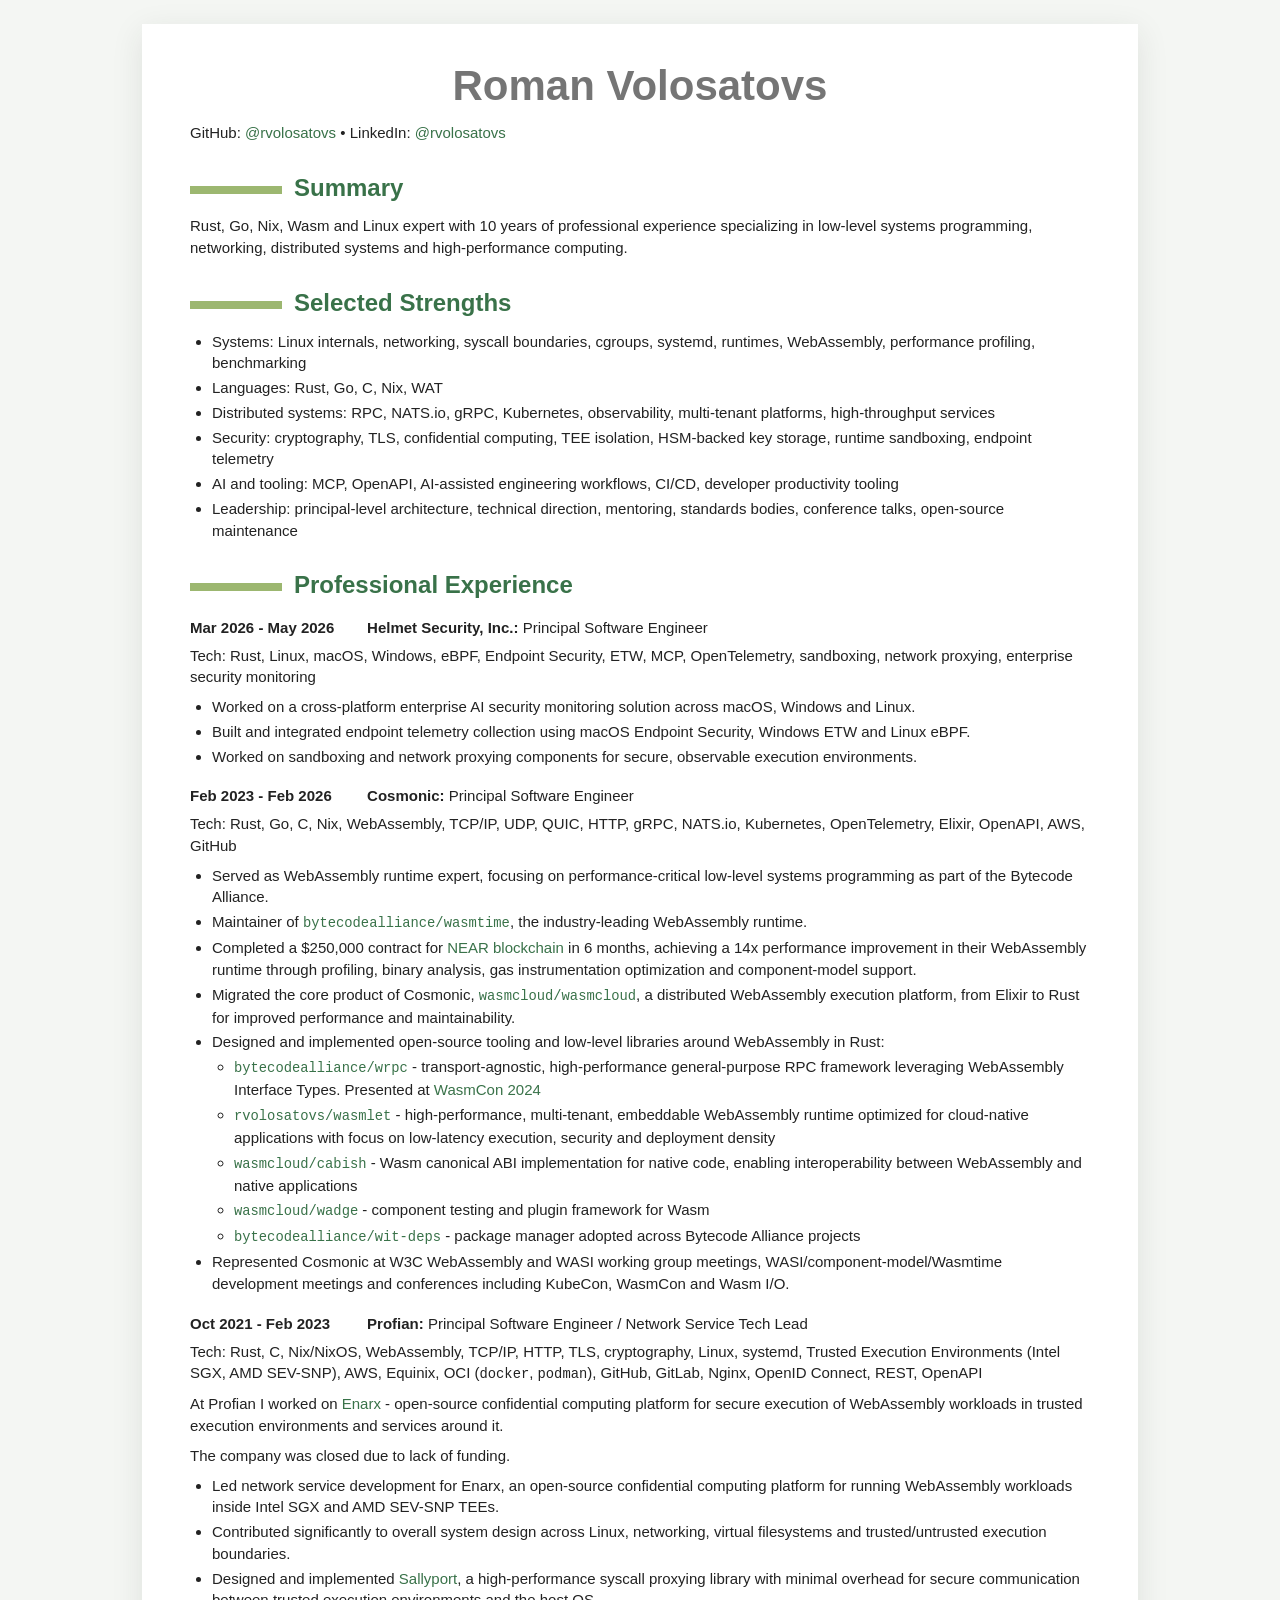
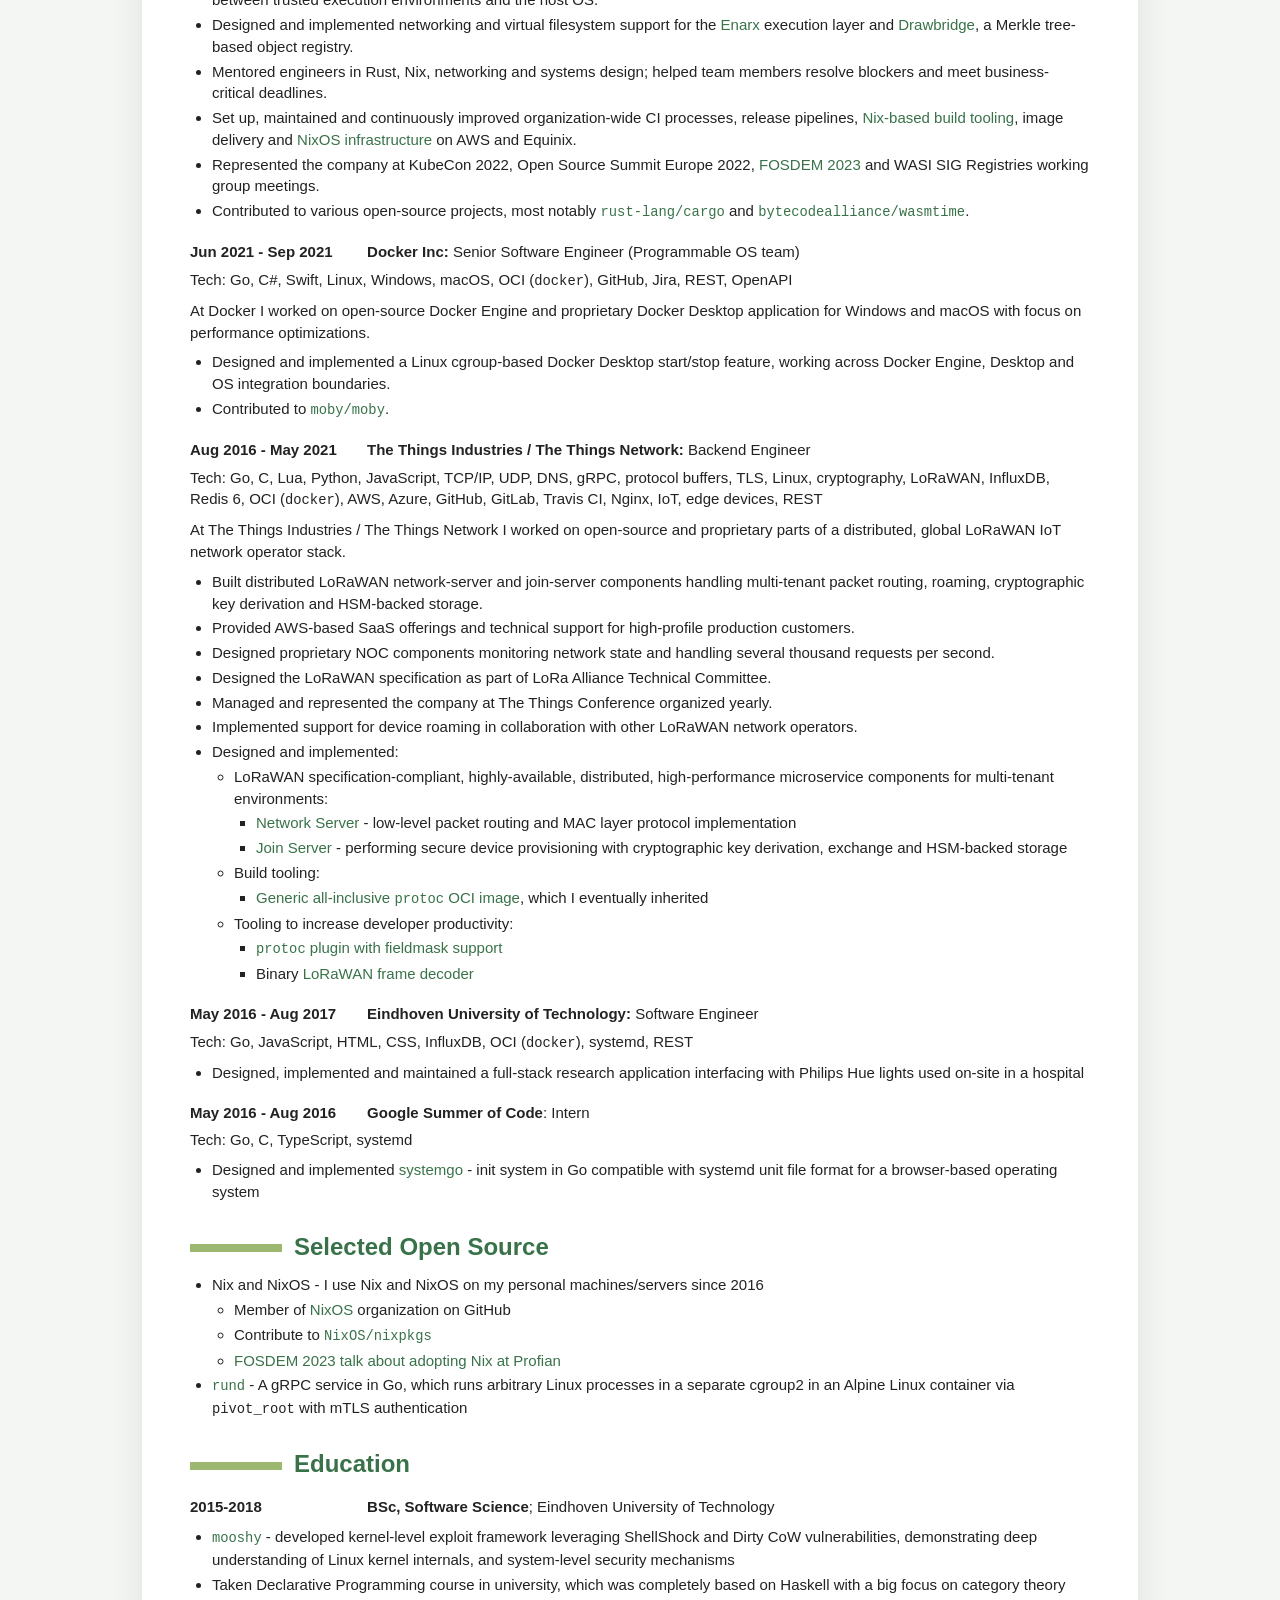
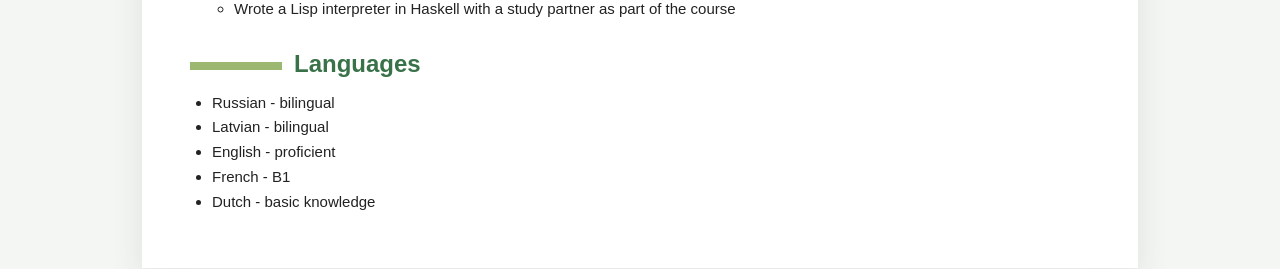
==== commit 547335bd: "update" ====
--- a/index.html
+++ b/index.html
@@ -352,20 +352,16 @@
 href="https://www.linkedin.com/in/rvolosatovs/" target="_blank"><span
 class="citation" data-cites="rvolosatovs">@rvolosatovs</span></a></p>
 <h2 id="summary">Summary</h2>
-<p>Principal systems engineer with 10 years of experience building
-performance-critical infrastructure in Rust, Go, C, Nix, Linux,
-WebAssembly runtimes, networking and distributed systems. Maintainer of
-Wasmtime and Bytecode Alliance ecosystem projects; led runtime,
-security, networking and cloud-native platform work with measurable
-impact, including a 14x WebAssembly runtime performance improvement for
-NEAR.</p>
+<p>Rust, Go, Nix, Wasm and Linux expert with 10 years of professional
+experience specializing in low-level systems programming, networking,
+distributed systems and high-performance computing.</p>
 <h2 id="selected-strengths">Selected Strengths</h2>
 <ul>
 <li>Systems: Linux internals, networking, syscall boundaries, cgroups,
-systemd, runtimes, WebAssembly, performance profiling</li>
+systemd, runtimes, WebAssembly, performance profiling, benchmarking</li>
 <li>Languages: Rust, Go, C, Nix, WAT</li>
-<li>Distributed systems: RPC, NATS.io, gRPC, Kubernetes, multi-tenant
-platforms, high-throughput services</li>
+<li>Distributed systems: RPC, NATS.io, gRPC, Kubernetes, observability,
+multi-tenant platforms, high-throughput services</li>
 <li>Security: cryptography, TLS, confidential computing, TEE isolation,
 HSM-backed key storage, runtime sandboxing, endpoint telemetry</li>
 <li>AI and tooling: MCP, OpenAPI, AI-assisted engineering workflows,
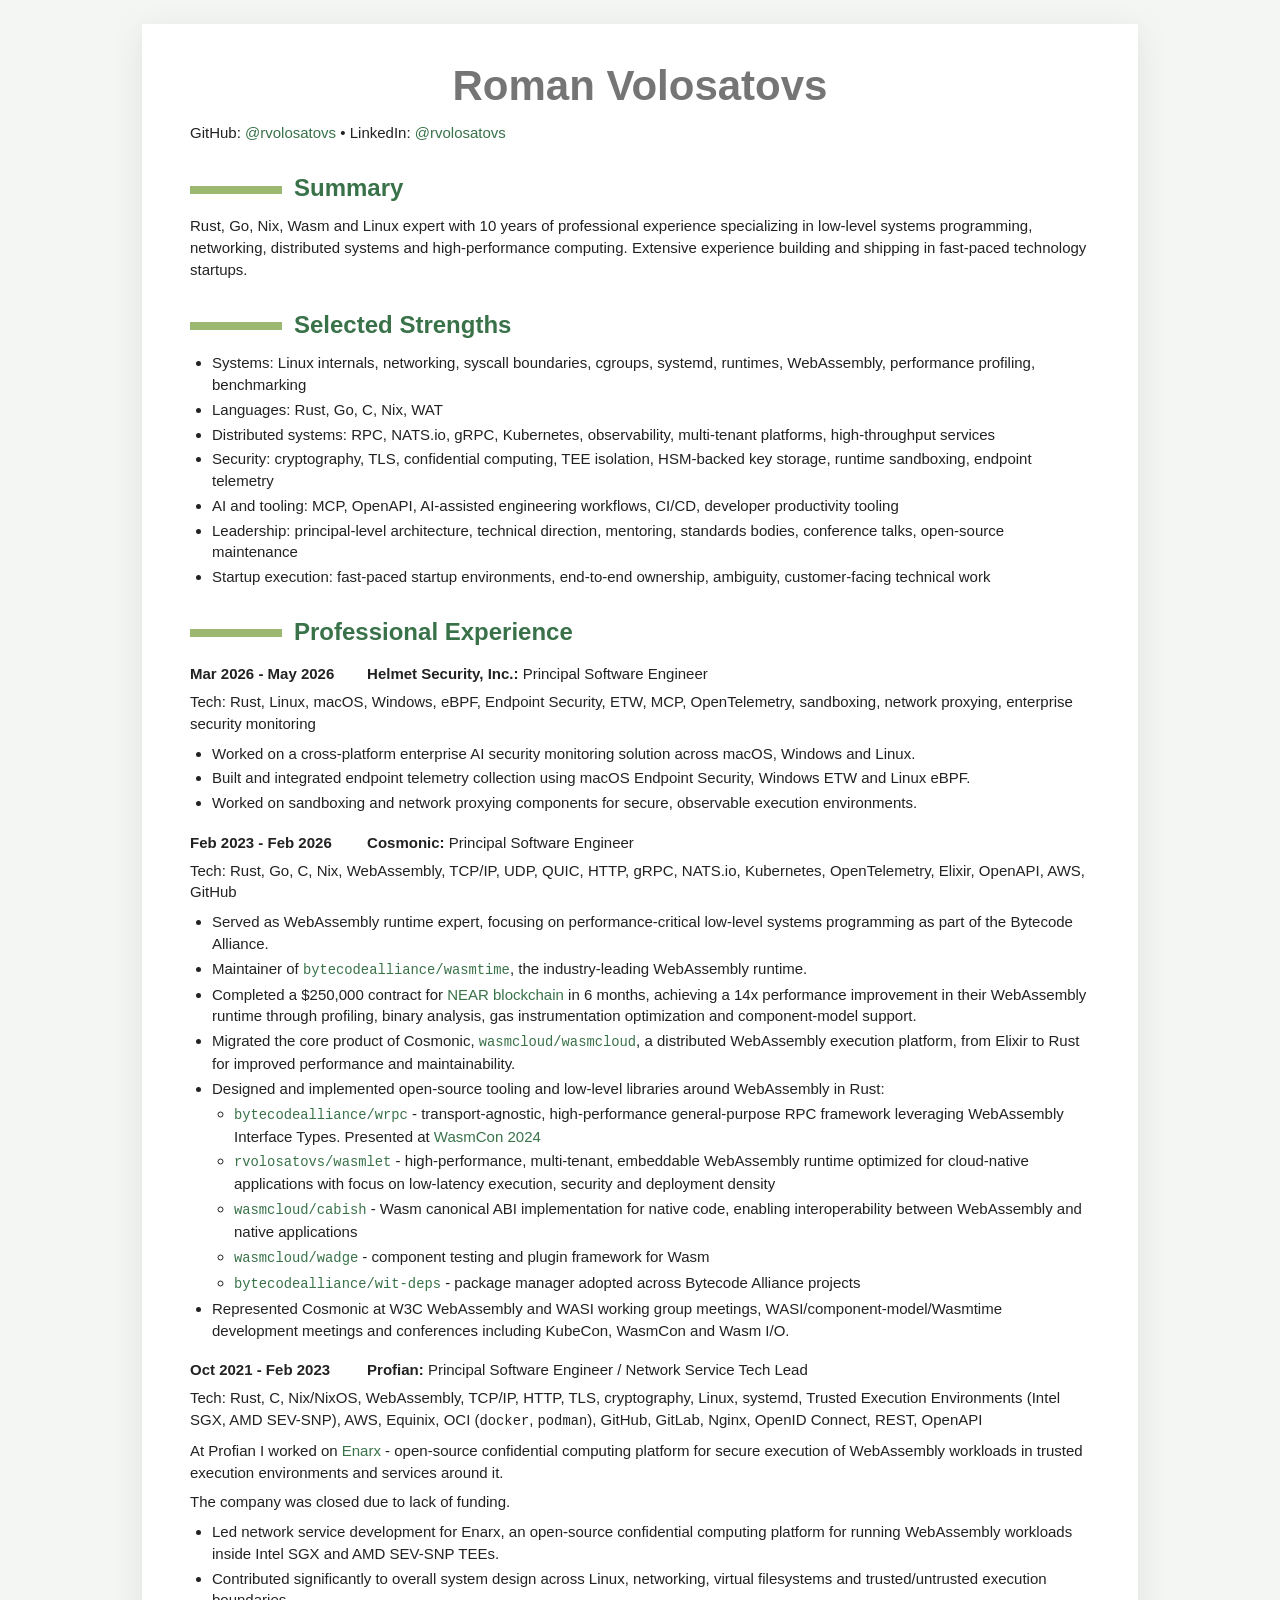
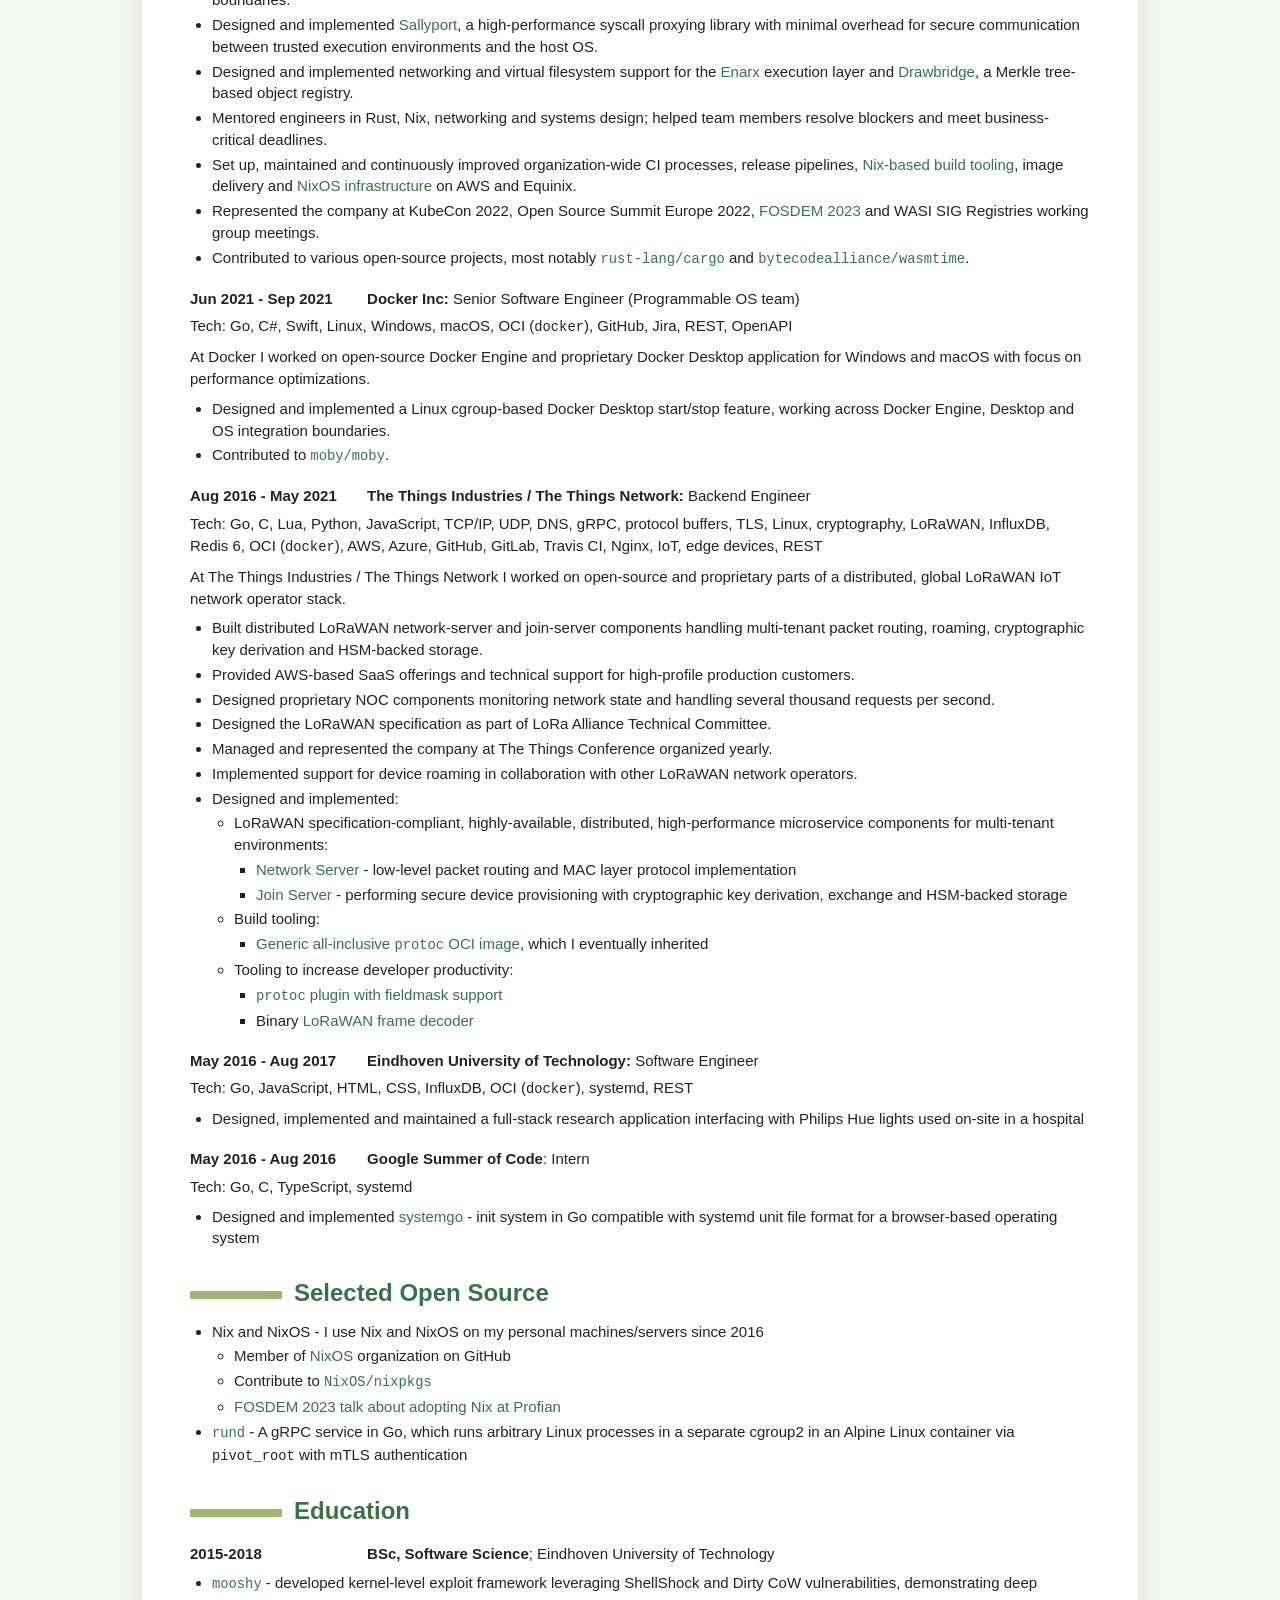
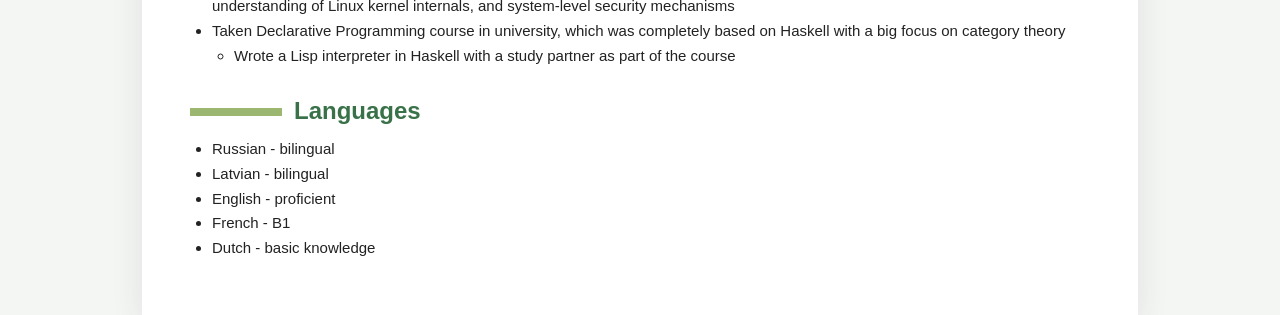
==== commit 70042f0c: "update" ====
--- a/index.html
+++ b/index.html
@@ -354,7 +354,8 @@
 <h2 id="summary">Summary</h2>
 <p>Rust, Go, Nix, Wasm and Linux expert with 10 years of professional
 experience specializing in low-level systems programming, networking,
-distributed systems and high-performance computing.</p>
+distributed systems and high-performance computing. Extensive experience
+building and shipping in fast-paced technology startups.</p>
 <h2 id="selected-strengths">Selected Strengths</h2>
 <ul>
 <li>Systems: Linux internals, networking, syscall boundaries, cgroups,
@@ -369,6 +370,8 @@
 <li>Leadership: principal-level architecture, technical direction,
 mentoring, standards bodies, conference talks, open-source
 maintenance</li>
+<li>Startup execution: fast-paced startup environments, end-to-end
+ownership, ambiguity, customer-facing technical work</li>
 </ul>
 <h2 id="professional-experience">Professional Experience</h2>
 <dl>
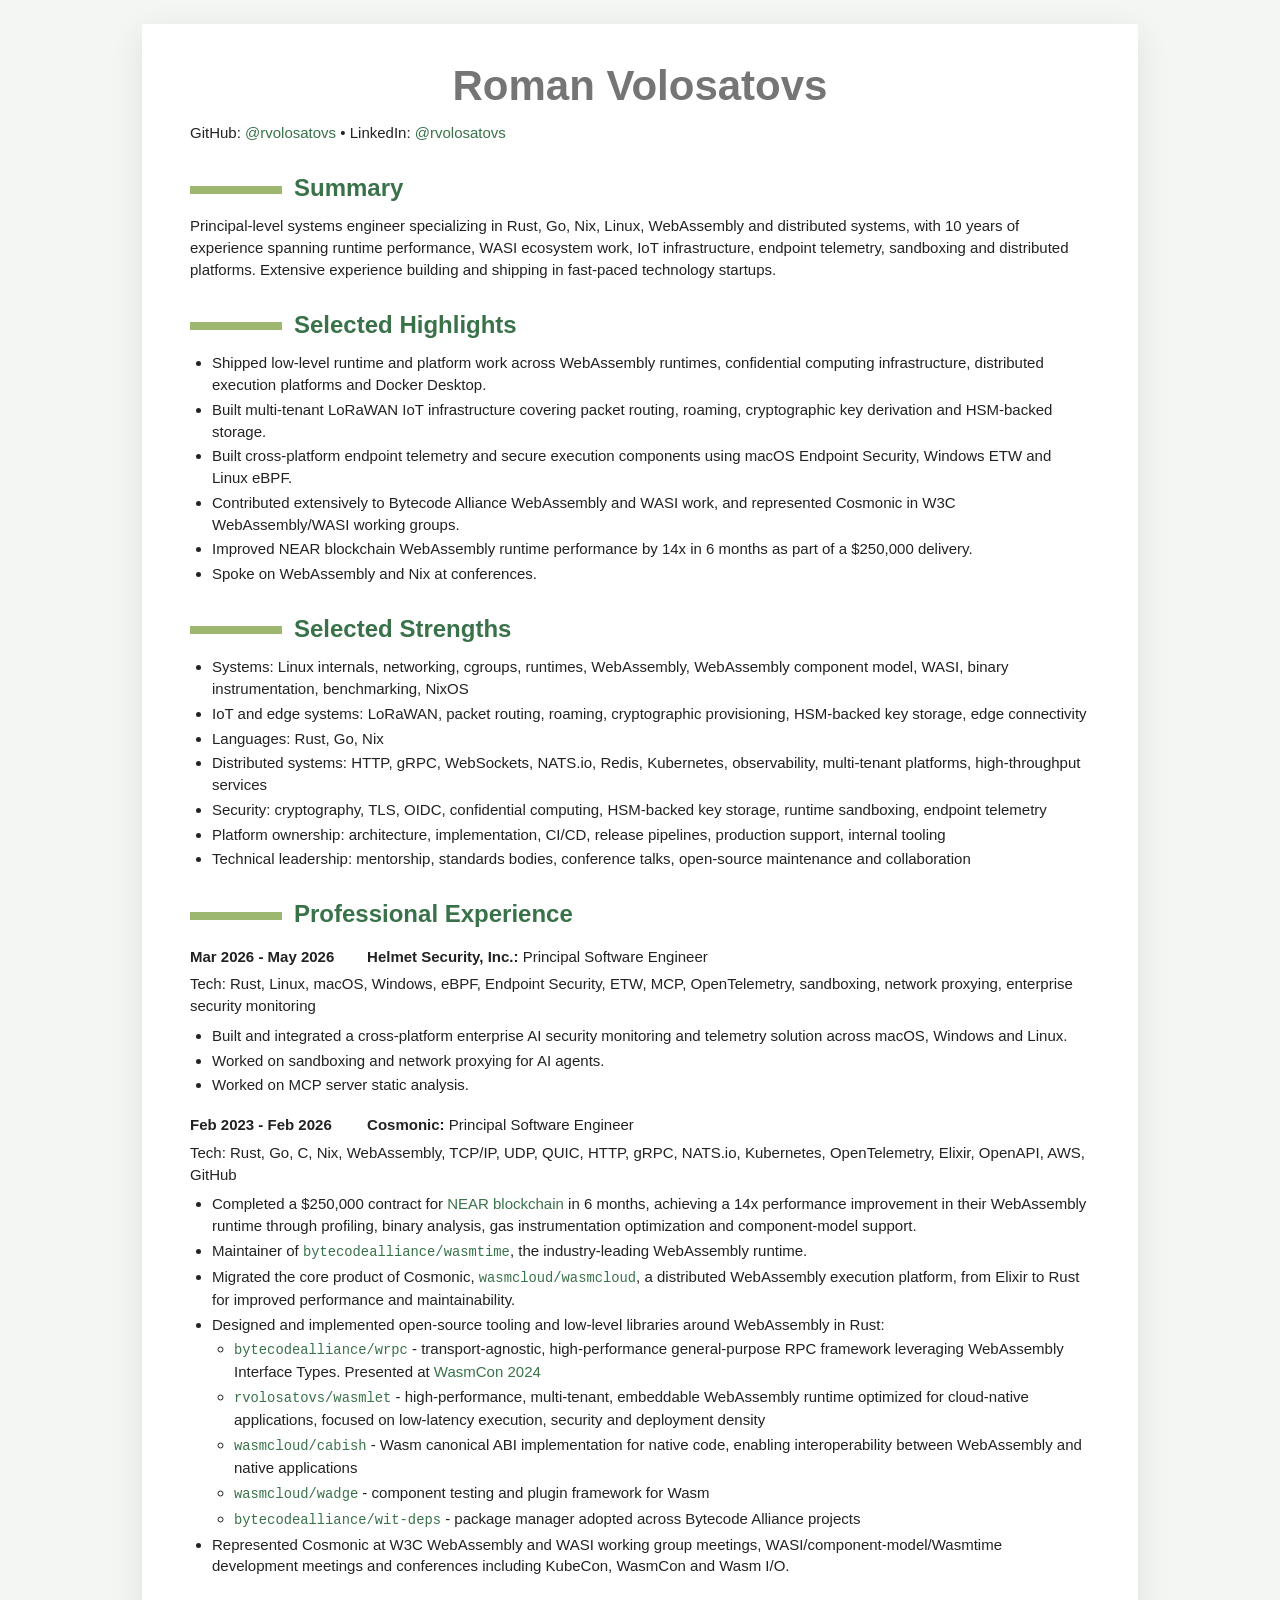
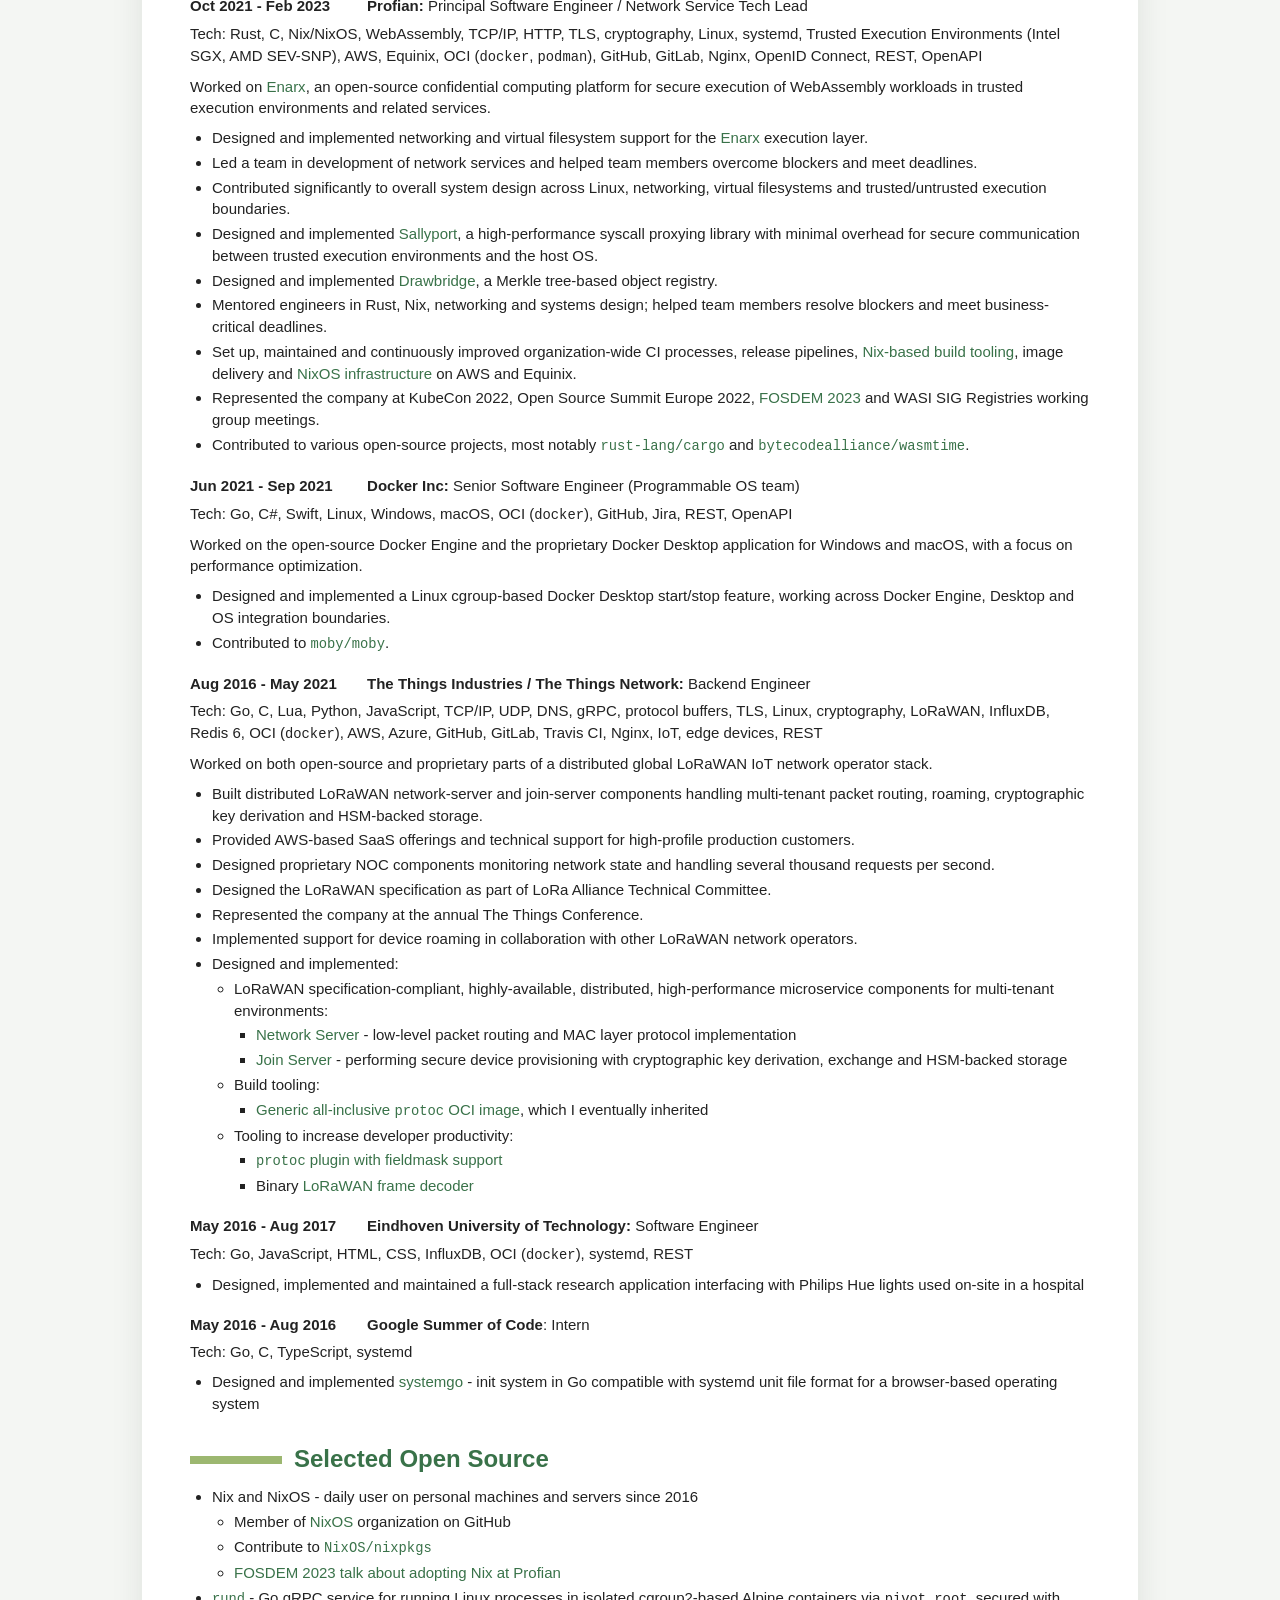
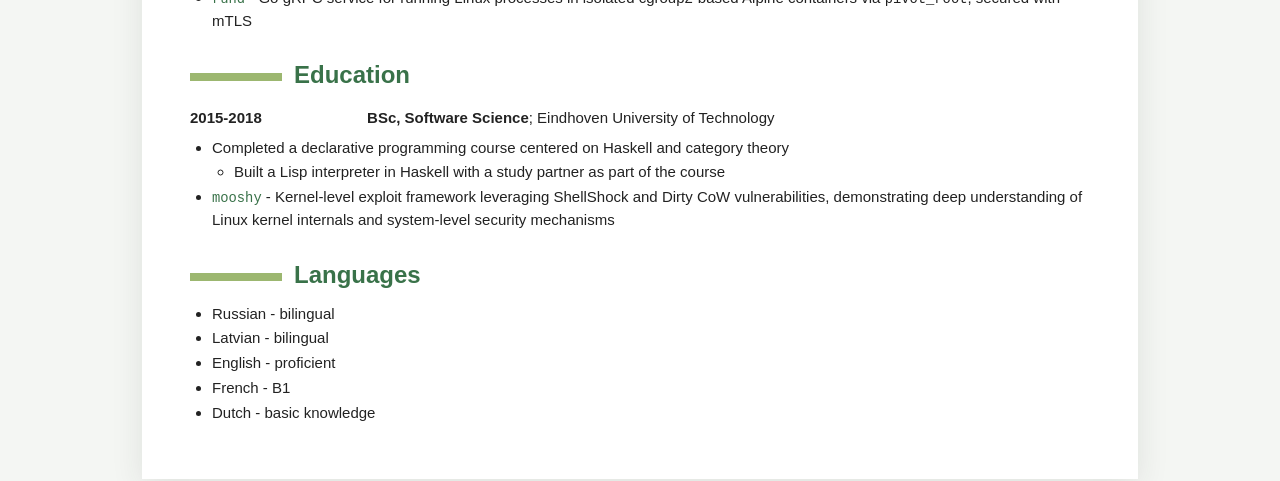
==== commit 60294caa: "update" ====
--- a/index.html
+++ b/index.html
@@ -352,26 +352,47 @@
 href="https://www.linkedin.com/in/rvolosatovs/" target="_blank"><span
 class="citation" data-cites="rvolosatovs">@rvolosatovs</span></a></p>
 <h2 id="summary">Summary</h2>
-<p>Rust, Go, Nix, Wasm and Linux expert with 10 years of professional
-experience specializing in low-level systems programming, networking,
-distributed systems and high-performance computing. Extensive experience
-building and shipping in fast-paced technology startups.</p>
+<p>Principal-level systems engineer specializing in Rust, Go, Nix,
+Linux, WebAssembly and distributed systems, with 10 years of experience
+spanning runtime performance, WASI ecosystem work, IoT infrastructure,
+endpoint telemetry, sandboxing and distributed platforms. Extensive
+experience building and shipping in fast-paced technology startups.</p>
+<h2 id="selected-highlights">Selected Highlights</h2>
+<ul>
+<li>Shipped low-level runtime and platform work across WebAssembly
+runtimes, confidential computing infrastructure, distributed execution
+platforms and Docker Desktop.</li>
+<li>Built multi-tenant LoRaWAN IoT infrastructure covering packet
+routing, roaming, cryptographic key derivation and HSM-backed
+storage.</li>
+<li>Built cross-platform endpoint telemetry and secure execution
+components using macOS Endpoint Security, Windows ETW and Linux
+eBPF.</li>
+<li>Contributed extensively to Bytecode Alliance WebAssembly and WASI
+work, and represented Cosmonic in W3C WebAssembly/WASI working
+groups.</li>
+<li>Improved NEAR blockchain WebAssembly runtime performance by 14x in 6
+months as part of a $250,000 delivery.</li>
+<li>Spoke on WebAssembly and Nix at conferences.</li>
+</ul>
 <h2 id="selected-strengths">Selected Strengths</h2>
 <ul>
-<li>Systems: Linux internals, networking, syscall boundaries, cgroups,
-systemd, runtimes, WebAssembly, performance profiling, benchmarking</li>
-<li>Languages: Rust, Go, C, Nix, WAT</li>
-<li>Distributed systems: RPC, NATS.io, gRPC, Kubernetes, observability,
-multi-tenant platforms, high-throughput services</li>
-<li>Security: cryptography, TLS, confidential computing, TEE isolation,
+<li>Systems: Linux internals, networking, cgroups, runtimes,
+WebAssembly, WebAssembly component model, WASI, binary instrumentation,
+benchmarking, NixOS</li>
+<li>IoT and edge systems: LoRaWAN, packet routing, roaming,
+cryptographic provisioning, HSM-backed key storage, edge
+connectivity</li>
+<li>Languages: Rust, Go, Nix</li>
+<li>Distributed systems: HTTP, gRPC, WebSockets, NATS.io, Redis,
+Kubernetes, observability, multi-tenant platforms, high-throughput
+services</li>
+<li>Security: cryptography, TLS, OIDC, confidential computing,
 HSM-backed key storage, runtime sandboxing, endpoint telemetry</li>
-<li>AI and tooling: MCP, OpenAPI, AI-assisted engineering workflows,
-CI/CD, developer productivity tooling</li>
-<li>Leadership: principal-level architecture, technical direction,
-mentoring, standards bodies, conference talks, open-source
-maintenance</li>
-<li>Startup execution: fast-paced startup environments, end-to-end
-ownership, ambiguity, customer-facing technical work</li>
+<li>Platform ownership: architecture, implementation, CI/CD, release
+pipelines, production support, internal tooling</li>
+<li>Technical leadership: mentorship, standards bodies, conference
+talks, open-source maintenance and collaboration</li>
 </ul>
 <h2 id="professional-experience">Professional Experience</h2>
 <dl>
@@ -384,12 +405,10 @@
 OpenTelemetry, sandboxing, network proxying, enterprise security
 monitoring</p>
 <ul>
-<li>Worked on a cross-platform enterprise AI security monitoring
-solution across macOS, Windows and Linux.</li>
-<li>Built and integrated endpoint telemetry collection using macOS
-Endpoint Security, Windows ETW and Linux eBPF.</li>
-<li>Worked on sandboxing and network proxying components for secure,
-observable execution environments.</li>
+<li>Built and integrated a cross-platform enterprise AI security
+monitoring and telemetry solution across macOS, Windows and Linux.</li>
+<li>Worked on sandboxing and network proxying for AI agents.</li>
+<li>Worked on MCP server static analysis.</li>
 </ul>
 <dl>
 <dt>Feb 2023 - Feb 2026</dt>
@@ -400,19 +419,16 @@
 <p>Tech: Rust, Go, C, Nix, WebAssembly, TCP/IP, UDP, QUIC, HTTP, gRPC,
 NATS.io, Kubernetes, OpenTelemetry, Elixir, OpenAPI, AWS, GitHub</p>
 <ul>
-<li>Served as WebAssembly runtime expert, focusing on
-performance-critical low-level systems programming as part of the
-Bytecode Alliance.</li>
-<li>Maintainer of <a
-href="https://github.com/bytecodealliance/wasmtime/pulls?q=author%3Arvolosatovs"
-target="_blank"><code>bytecodealliance/wasmtime</code></a>, the
-industry-leading WebAssembly runtime.</li>
 <li>Completed a $250,000 contract for <a
 href="https://github.com/near/nearcore/pulls?q=author%3Arvolosatovs+"
 target="_blank">NEAR blockchain</a> in 6 months, achieving a 14x
 performance improvement in their WebAssembly runtime through profiling,
 binary analysis, gas instrumentation optimization and component-model
 support.</li>
+<li>Maintainer of <a
+href="https://github.com/bytecodealliance/wasmtime/pulls?q=author%3Arvolosatovs"
+target="_blank"><code>bytecodealliance/wasmtime</code></a>, the
+industry-leading WebAssembly runtime.</li>
 <li>Migrated the core product of Cosmonic, <a
 href="https://github.com/wasmcloud/wasmcloud"
 target="_blank"><code>wasmcloud/wasmcloud</code></a>, a distributed
@@ -430,8 +446,8 @@
 <li><a href="https://github.com/rvolosatovs/wasmlet"
 target="_blank"><code>rvolosatovs/wasmlet</code></a> - high-performance,
 multi-tenant, embeddable WebAssembly runtime optimized for cloud-native
-applications with focus on low-latency execution, security and
-deployment density</li>
+applications, focused on low-latency execution, security and deployment
+density</li>
 <li><a href="https://github.com/wasmcloud/cabish"
 target="_blank"><code>wasmcloud/cabish</code></a> - Wasm canonical ABI
 implementation for native code, enabling interoperability between
@@ -459,15 +475,16 @@
 AMD SEV-SNP), AWS, Equinix, OCI (<code>docker</code>,
 <code>podman</code>), GitHub, GitLab, Nginx, OpenID Connect, REST,
 OpenAPI</p>
-<p>At Profian I worked on <a href="https://github.com/enarx/enarx"
-target="_blank">Enarx</a> - open-source confidential computing platform
-for secure execution of WebAssembly workloads in trusted execution
-environments and services around it.</p>
-<p>The company was closed due to lack of funding.</p>
-<ul>
-<li>Led network service development for Enarx, an open-source
-confidential computing platform for running WebAssembly workloads inside
-Intel SGX and AMD SEV-SNP TEEs.</li>
+<p>Worked on <a href="https://github.com/enarx/enarx"
+target="_blank">Enarx</a>, an open-source confidential computing
+platform for secure execution of WebAssembly workloads in trusted
+execution environments and related services.</p>
+<ul>
+<li>Designed and implemented networking and virtual filesystem support
+for the <a href="https://github.com/enarx/enarx"
+target="_blank">Enarx</a> execution layer.</li>
+<li>Led a team in development of network services and helped team
+members overcome blockers and meet deadlines.</li>
 <li>Contributed significantly to overall system design across Linux,
 networking, virtual filesystems and trusted/untrusted execution
 boundaries.</li>
@@ -476,9 +493,7 @@
 target="_blank">Sallyport</a>, a high-performance syscall proxying
 library with minimal overhead for secure communication between trusted
 execution environments and the host OS.</li>
-<li>Designed and implemented networking and virtual filesystem support
-for the <a href="https://github.com/enarx/enarx"
-target="_blank">Enarx</a> execution layer and <a
+<li>Designed and implemented <a
 href="https://github.com/profianinc/drawbridge"
 target="_blank">Drawbridge</a>, a Merkle tree-based object
 registry.</li>
@@ -510,9 +525,9 @@
 </dl>
 <p>Tech: Go, C#, Swift, Linux, Windows, macOS, OCI
 (<code>docker</code>), GitHub, Jira, REST, OpenAPI</p>
-<p>At Docker I worked on open-source Docker Engine and proprietary
-Docker Desktop application for Windows and macOS with focus on
-performance optimizations.</p>
+<p>Worked on the open-source Docker Engine and the proprietary Docker
+Desktop application for Windows and macOS, with a focus on performance
+optimization.</p>
 <ul>
 <li>Designed and implemented a Linux cgroup-based Docker Desktop
 start/stop feature, working across Docker Engine, Desktop and OS
@@ -532,9 +547,8 @@
 protocol buffers, TLS, Linux, cryptography, LoRaWAN, InfluxDB, Redis 6,
 OCI (<code>docker</code>), AWS, Azure, GitHub, GitLab, Travis CI, Nginx,
 IoT, edge devices, REST</p>
-<p>At The Things Industries / The Things Network I worked on open-source
-and proprietary parts of a distributed, global LoRaWAN IoT network
-operator stack.</p>
+<p>Worked on both open-source and proprietary parts of a distributed
+global LoRaWAN IoT network operator stack.</p>
 <ul>
 <li>Built distributed LoRaWAN network-server and join-server components
 handling multi-tenant packet routing, roaming, cryptographic key
@@ -545,8 +559,7 @@
 handling several thousand requests per second.</li>
 <li>Designed the LoRaWAN specification as part of LoRa Alliance
 Technical Committee.</li>
-<li>Managed and represented the company at The Things Conference
-organized yearly.</li>
+<li>Represented the company at the annual The Things Conference.</li>
 <li>Implemented support for device roaming in collaboration with other
 LoRaWAN network operators.</li>
 <li>Designed and implemented:
@@ -608,8 +621,8 @@
 </ul>
 <h2 id="selected-open-source">Selected Open Source</h2>
 <ul>
-<li>Nix and NixOS - I use Nix and NixOS on my personal machines/servers
-since 2016
+<li>Nix and NixOS - daily user on personal machines and servers since
+2016
 <ul>
 <li>Member of <a href="https://github.com/NixOS"
 target="_blank">NixOS</a> organization on GitHub</li>
@@ -621,9 +634,9 @@
 target="_blank">FOSDEM 2023 talk about adopting Nix at Profian</a></li>
 </ul></li>
 <li><a href="https://github.com/rvolosatovs/rund"
-target="_blank"><code>rund</code></a> - A gRPC service in Go, which runs
-arbitrary Linux processes in a separate cgroup2 in an Alpine Linux
-container via <code>pivot_root</code> with mTLS authentication</li>
+target="_blank"><code>rund</code></a> - Go gRPC service for running
+Linux processes in isolated cgroup2-based Alpine containers via
+<code>pivot_root</code>, secured with mTLS</li>
 </ul>
 <h2 id="education">Education</h2>
 <dl>
@@ -634,17 +647,17 @@
 </dd>
 </dl>
 <ul>
-<li><a href="https://github.com/rvolosatovs/mooshy"
-target="_blank"><code>mooshy</code></a> - developed kernel-level exploit
-framework leveraging ShellShock and Dirty CoW vulnerabilities,
-demonstrating deep understanding of Linux kernel internals, and
-system-level security mechanisms</li>
-<li>Taken Declarative Programming course in university, which was
-completely based on Haskell with a big focus on category theory
-<ul>
-<li>Wrote a Lisp interpreter in Haskell with a study partner as part of
+<li>Completed a declarative programming course centered on Haskell and
+category theory
+<ul>
+<li>Built a Lisp interpreter in Haskell with a study partner as part of
 the course</li>
 </ul></li>
+<li><a href="https://github.com/rvolosatovs/mooshy"
+target="_blank"><code>mooshy</code></a> - Kernel-level exploit framework
+leveraging ShellShock and Dirty CoW vulnerabilities, demonstrating deep
+understanding of Linux kernel internals and system-level security
+mechanisms</li>
 </ul>
 <h2 id="languages">Languages</h2>
 <ul>
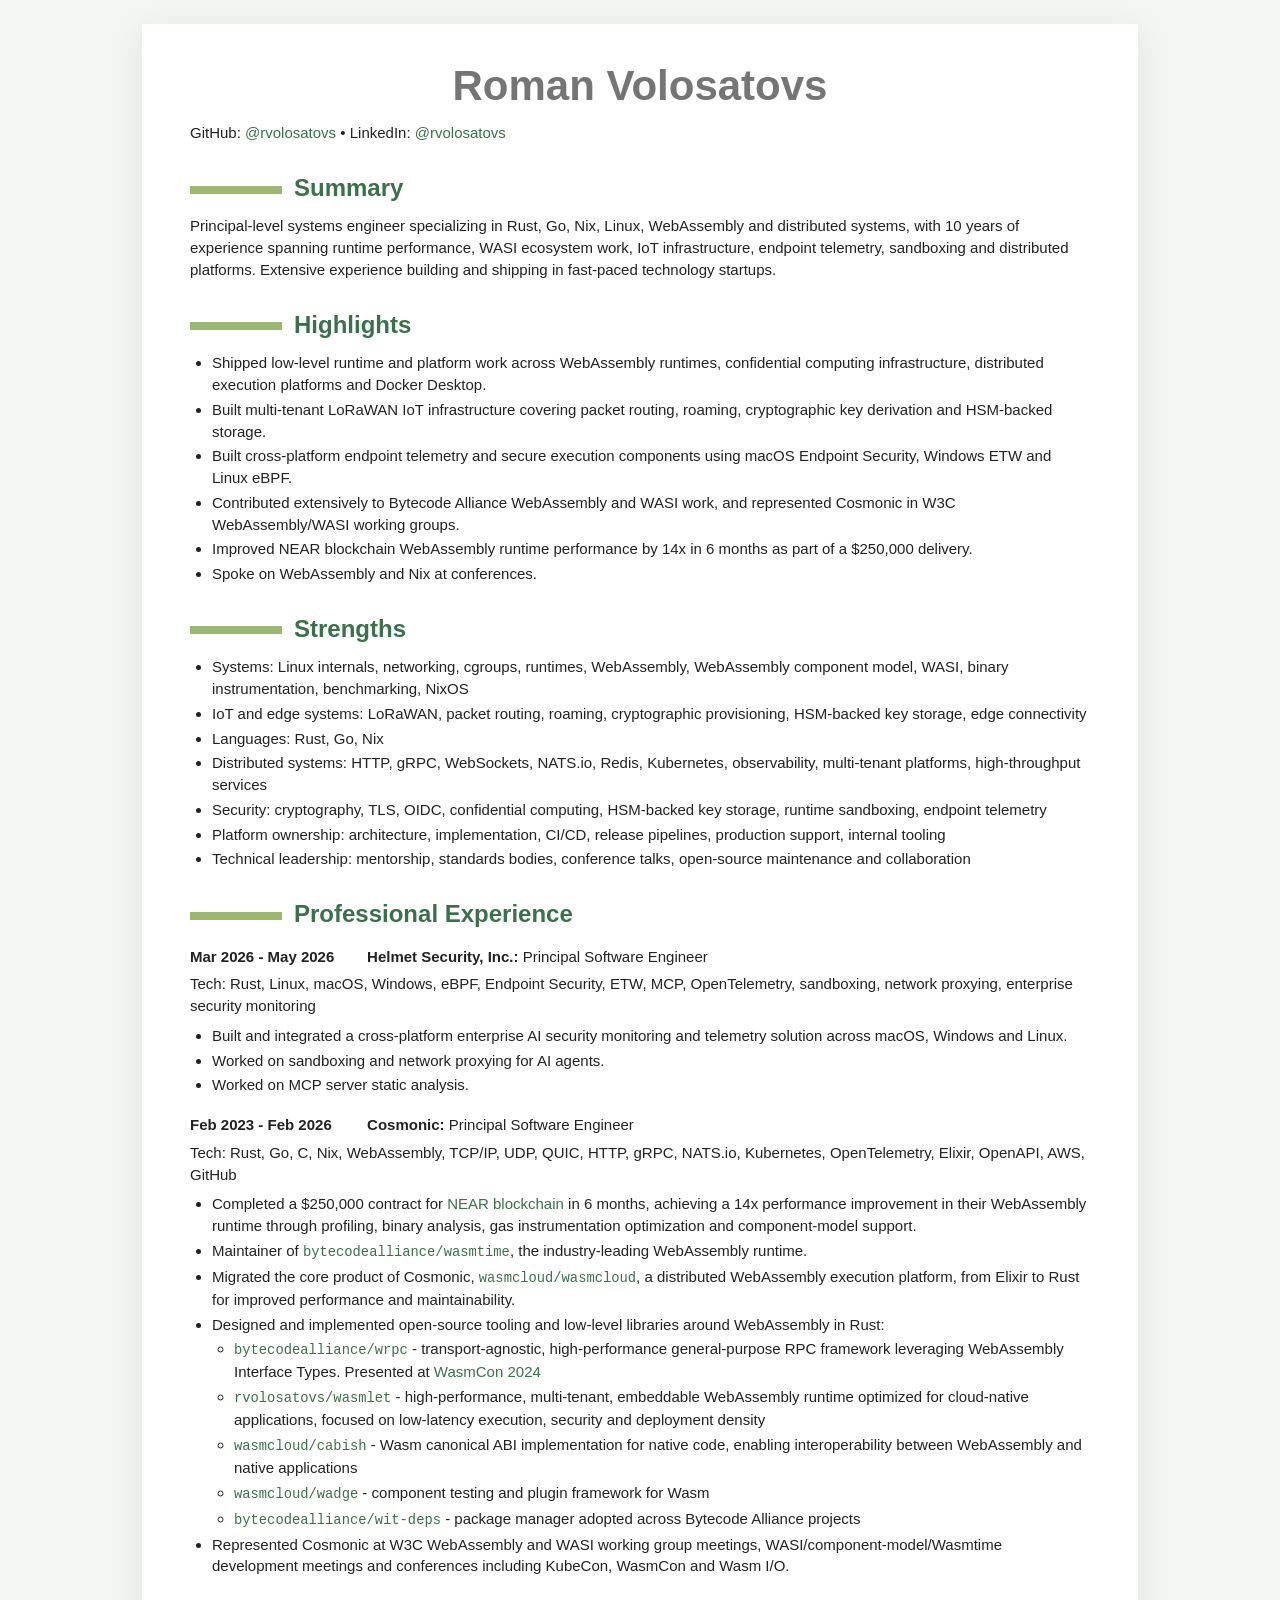
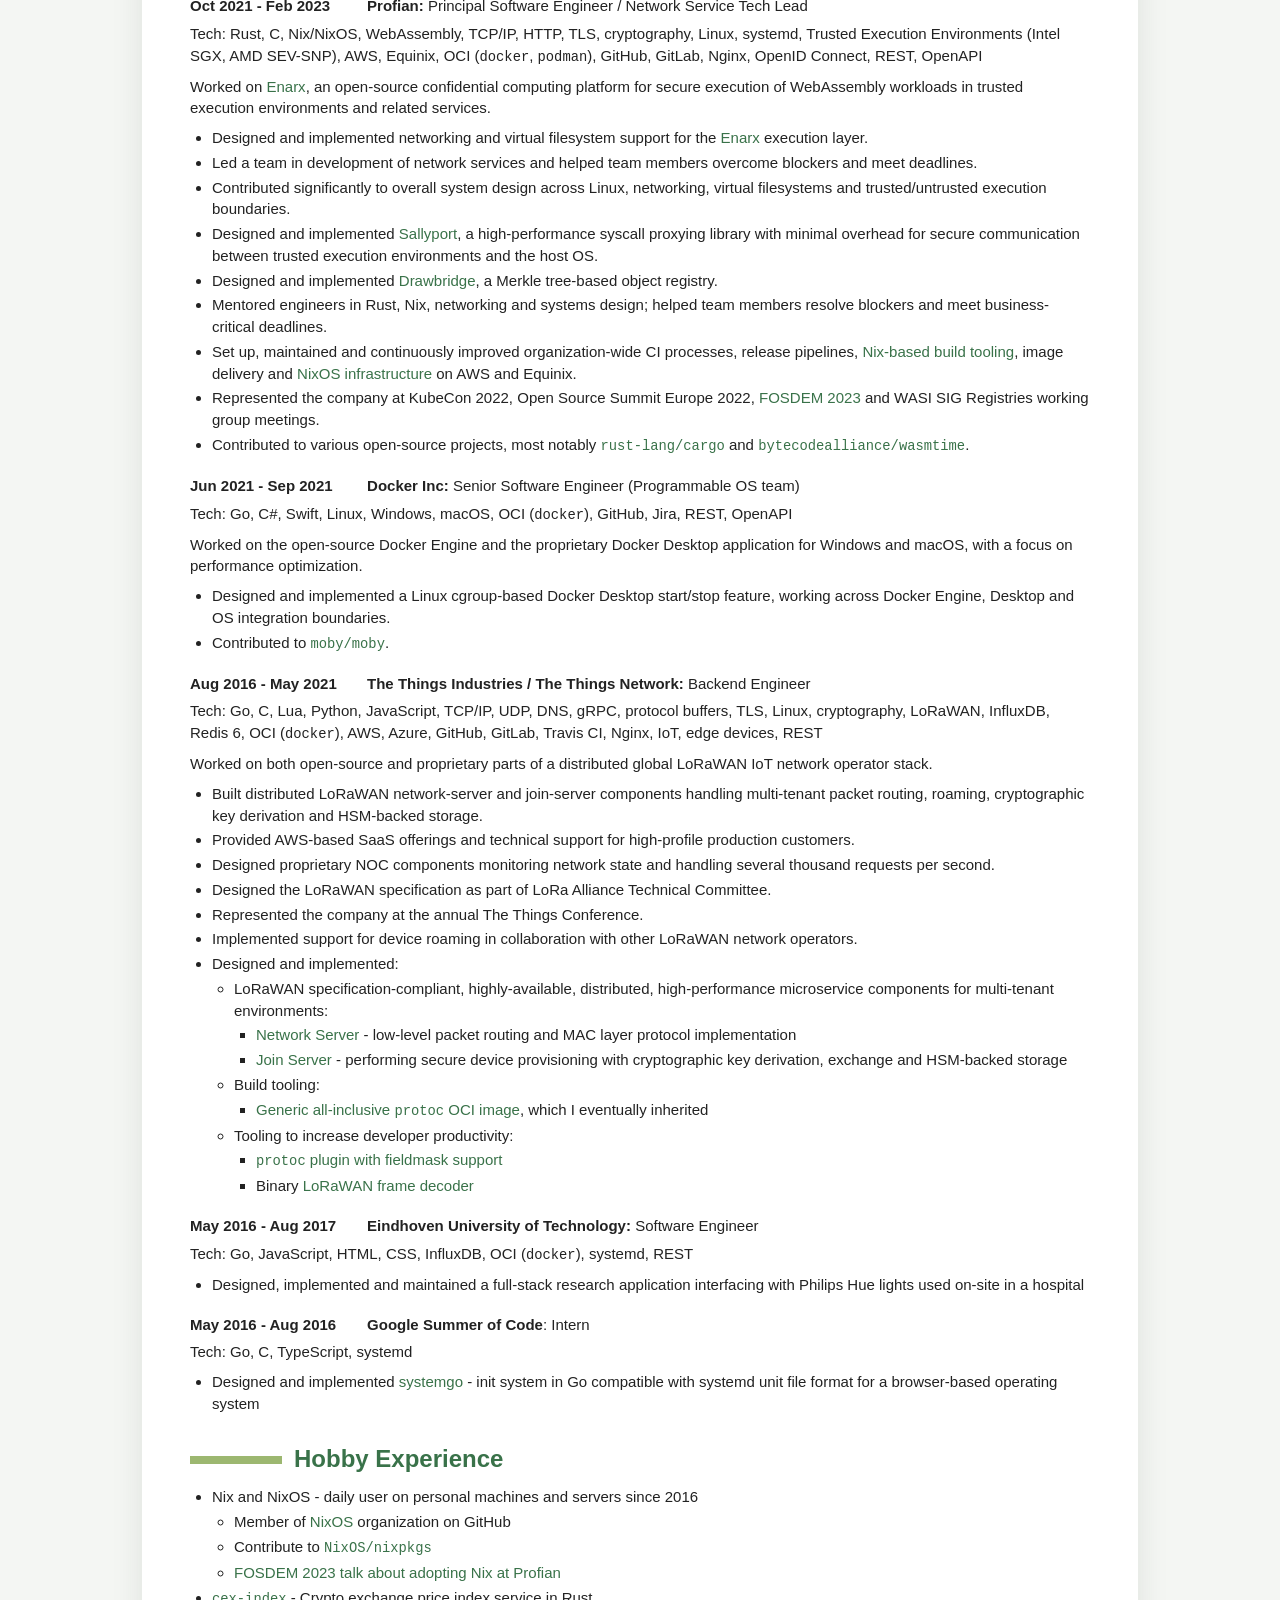
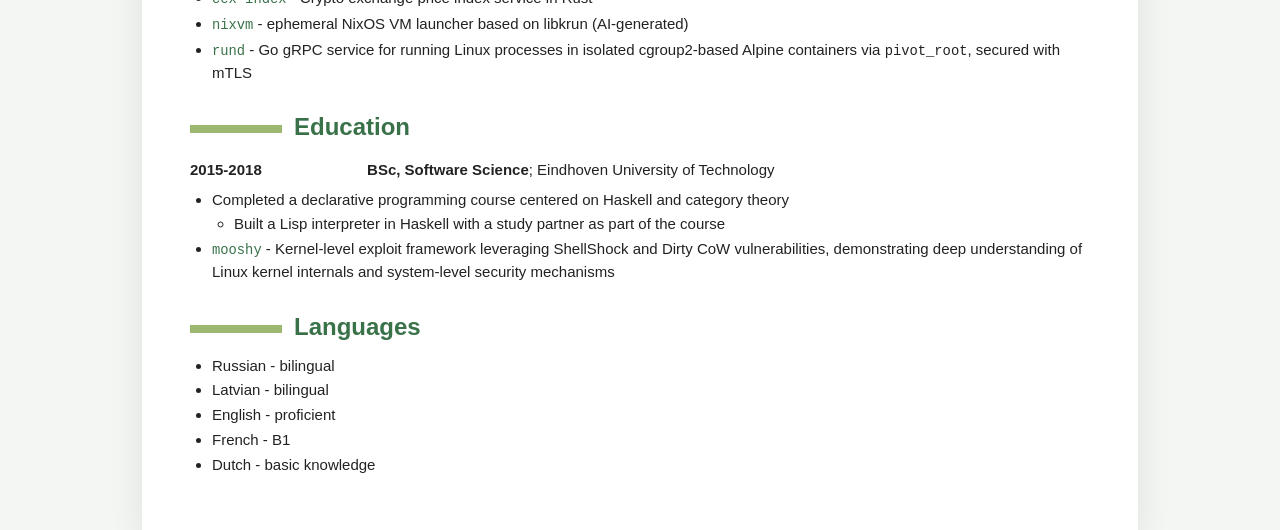
==== commit c5def139: "udpate" ====
--- a/index.html
+++ b/index.html
@@ -357,7 +357,7 @@
 spanning runtime performance, WASI ecosystem work, IoT infrastructure,
 endpoint telemetry, sandboxing and distributed platforms. Extensive
 experience building and shipping in fast-paced technology startups.</p>
-<h2 id="selected-highlights">Selected Highlights</h2>
+<h2 id="highlights">Highlights</h2>
 <ul>
 <li>Shipped low-level runtime and platform work across WebAssembly
 runtimes, confidential computing infrastructure, distributed execution
@@ -375,7 +375,7 @@
 months as part of a $250,000 delivery.</li>
 <li>Spoke on WebAssembly and Nix at conferences.</li>
 </ul>
-<h2 id="selected-strengths">Selected Strengths</h2>
+<h2 id="strengths">Strengths</h2>
 <ul>
 <li>Systems: Linux internals, networking, cgroups, runtimes,
 WebAssembly, WebAssembly component model, WASI, binary instrumentation,
@@ -619,7 +619,7 @@
 target="_blank">systemgo</a> - init system in Go compatible with systemd
 unit file format for a browser-based operating system</li>
 </ul>
-<h2 id="selected-open-source">Selected Open Source</h2>
+<h2 id="hobby-experience">Hobby Experience</h2>
 <ul>
 <li>Nix and NixOS - daily user on personal machines and servers since
 2016
@@ -633,6 +633,12 @@
 href="https://fosdem.org/2023/schedule/event/nix_and_nixos_a_success_story/"
 target="_blank">FOSDEM 2023 talk about adopting Nix at Profian</a></li>
 </ul></li>
+<li><a href="https://github.com/rvolosatovs/cex-index"
+target="_blank"><code>cex-index</code></a> - Crypto exchange price index
+service in Rust</li>
+<li><a href="https://github.com/rvolosatovs/nixvm"
+target="_blank"><code>nixvm</code></a> - ephemeral NixOS VM launcher
+based on libkrun (AI-generated)</li>
 <li><a href="https://github.com/rvolosatovs/rund"
 target="_blank"><code>rund</code></a> - Go gRPC service for running
 Linux processes in isolated cgroup2-based Alpine containers via
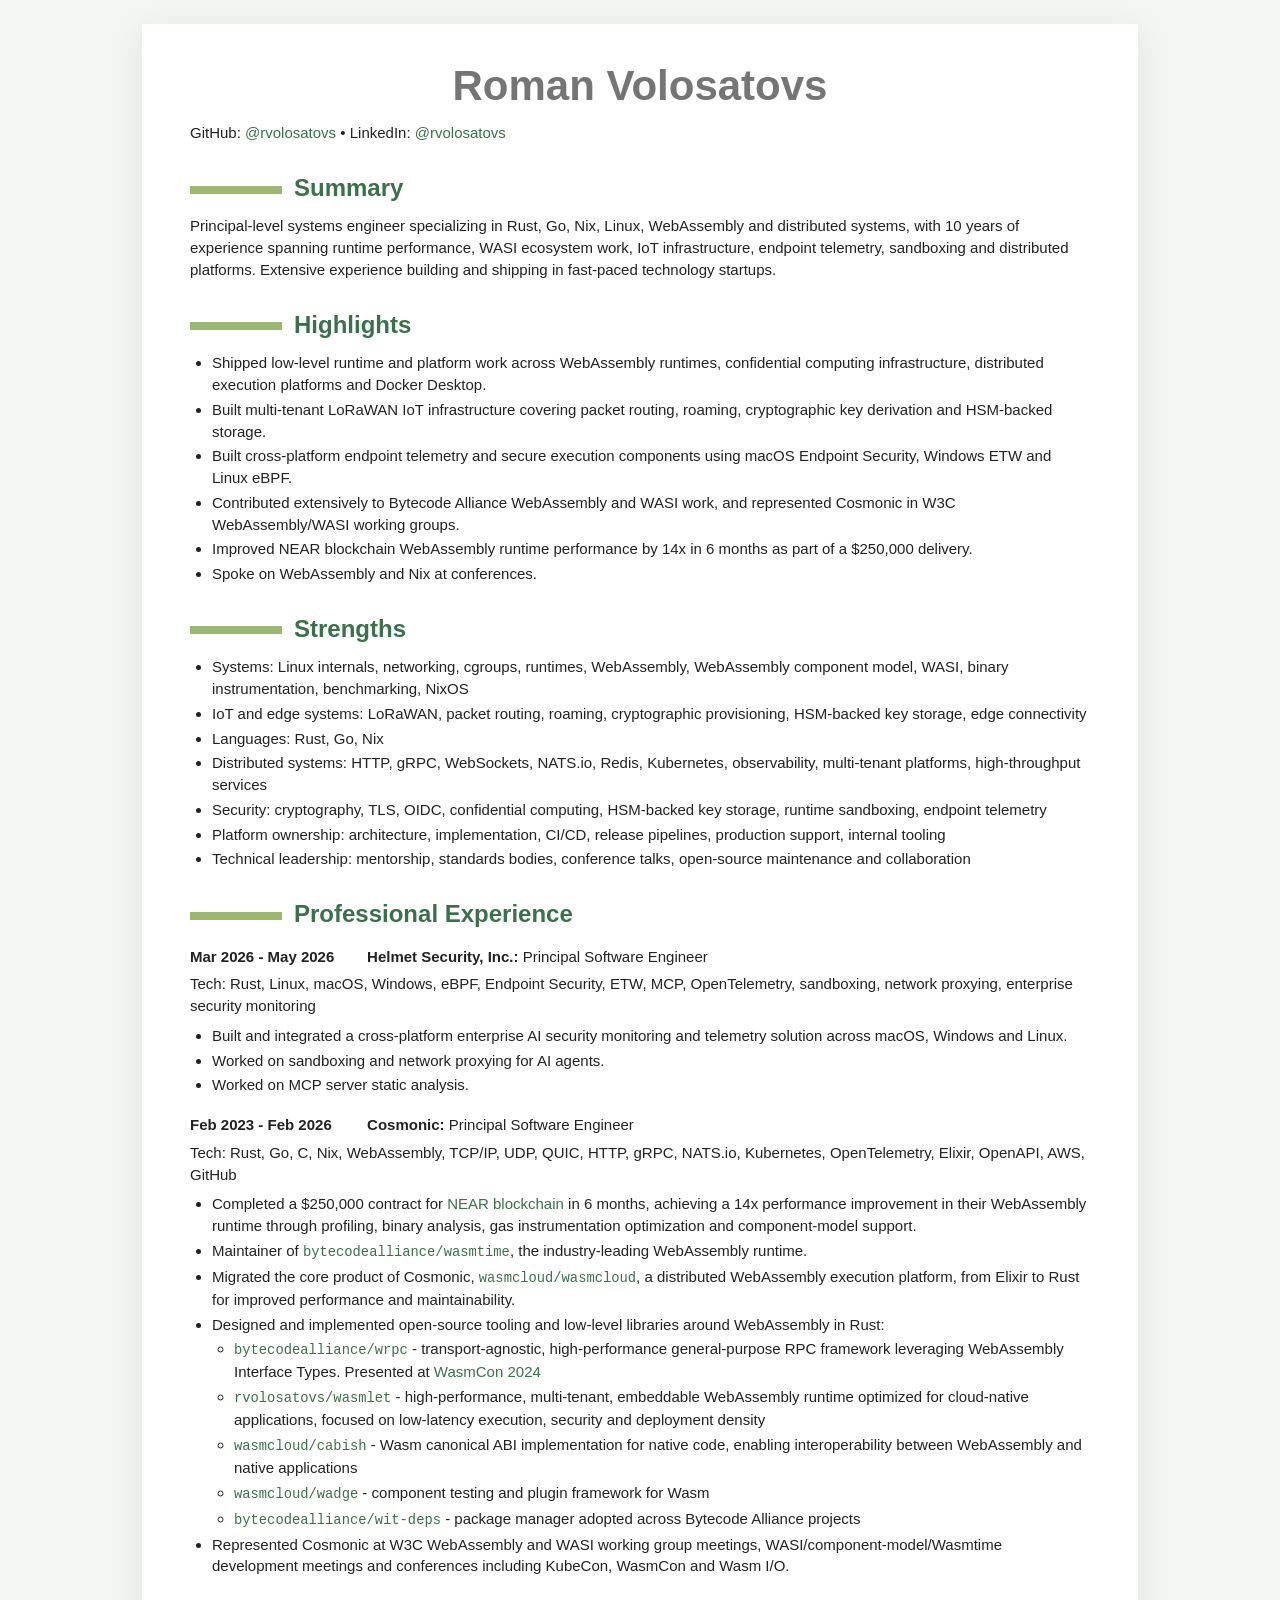
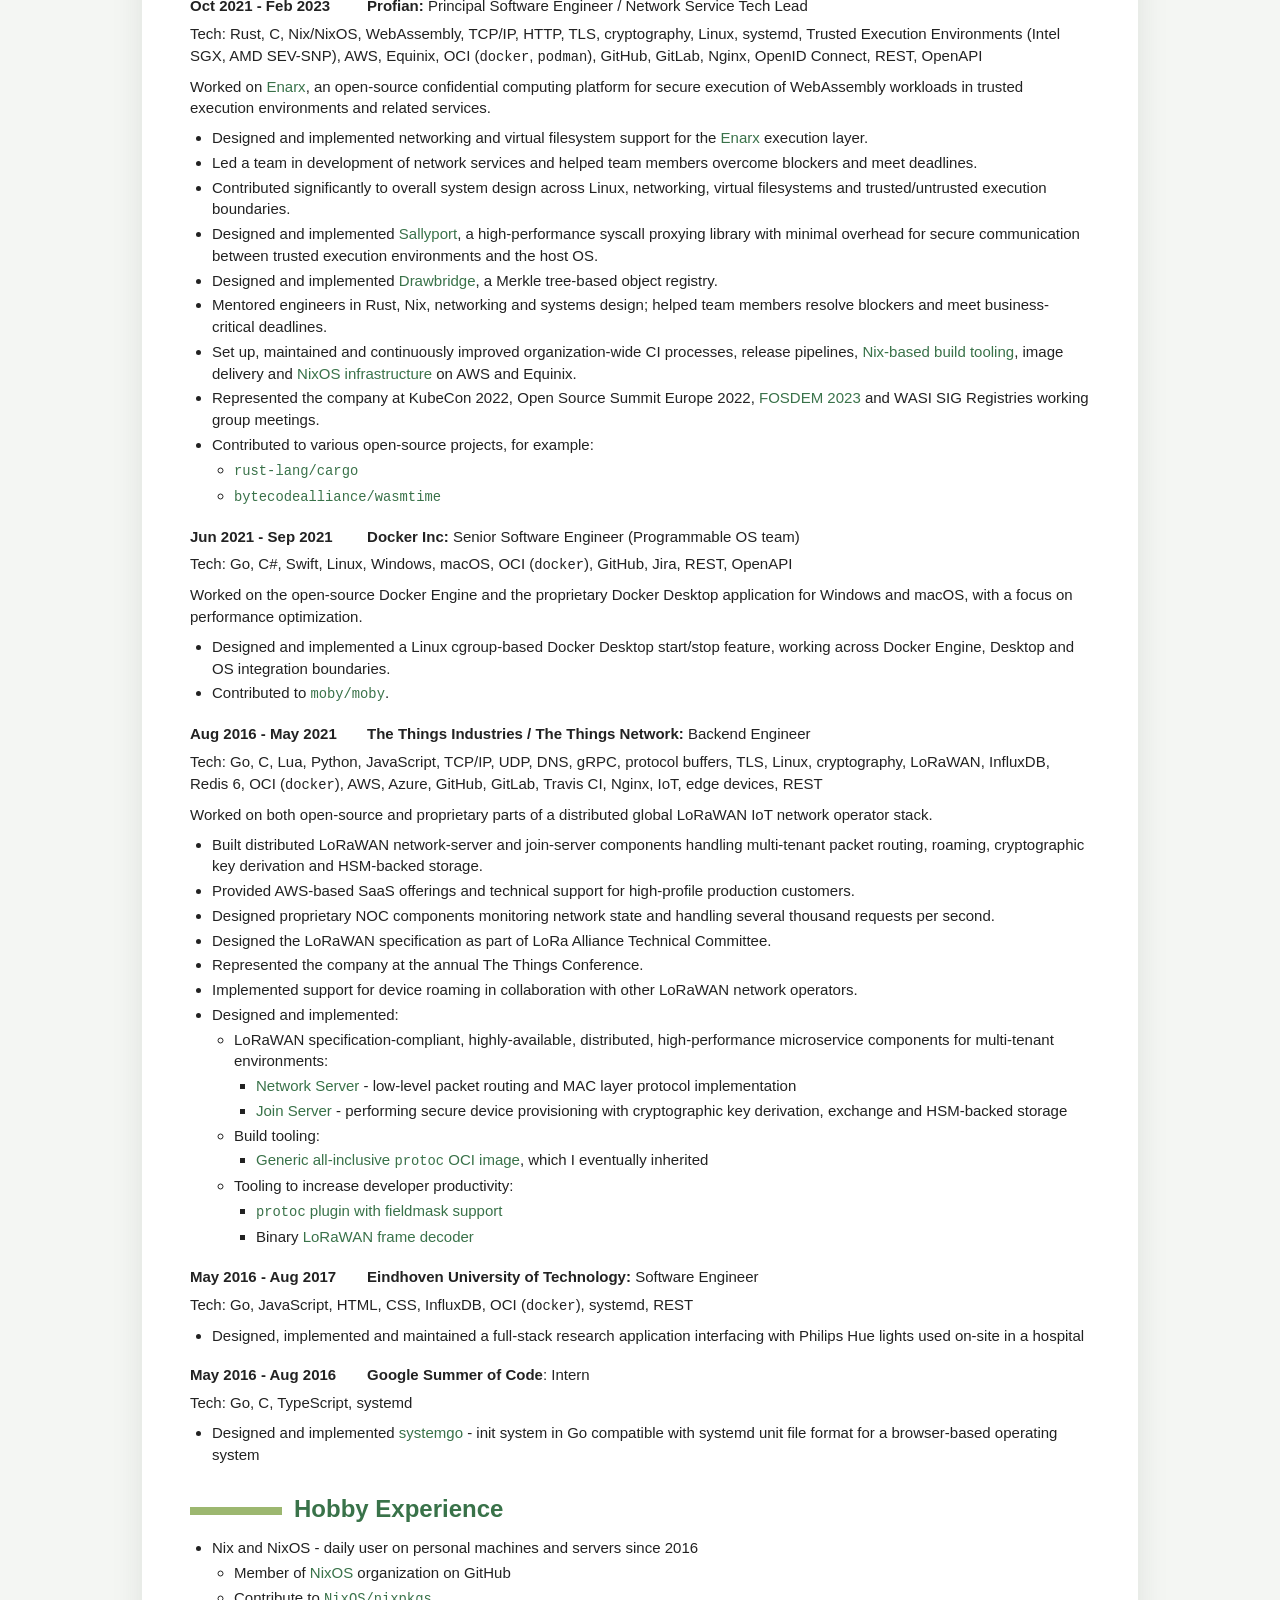
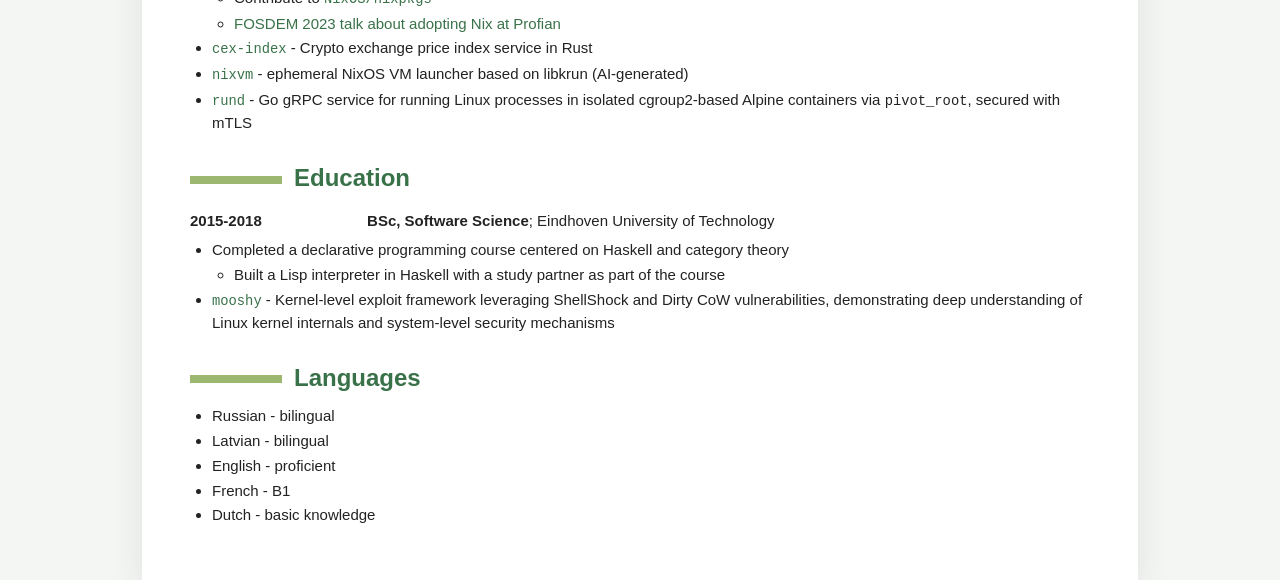
==== commit a22d2755: "upd" ====
--- a/index.html
+++ b/index.html
@@ -510,11 +510,14 @@
 2022, <a href="https://fosdem.org/2023/schedule/event/cc_online_enarx/"
 target="_blank">FOSDEM 2023</a> and WASI SIG Registries working group
 meetings.</li>
-<li>Contributed to various open-source projects, most notably <a
-href="https://github.com/rust-lang/cargo/pull/11478"
-target="_blank"><code>rust-lang/cargo</code></a> and <a
+<li>Contributed to various open-source projects, for example:
+<ul>
+<li><a href="https://github.com/rust-lang/cargo/pull/11478"
+target="_blank"><code>rust-lang/cargo</code></a></li>
+<li><a
 href="https://github.com/bytecodealliance/wasmtime/pulls?q=author%3Arvolosatovs"
-target="_blank"><code>bytecodealliance/wasmtime</code></a>.</li>
+target="_blank"><code>bytecodealliance/wasmtime</code></a></li>
+</ul></li>
 </ul>
 <dl>
 <dt>Jun 2021 - Sep 2021</dt>
